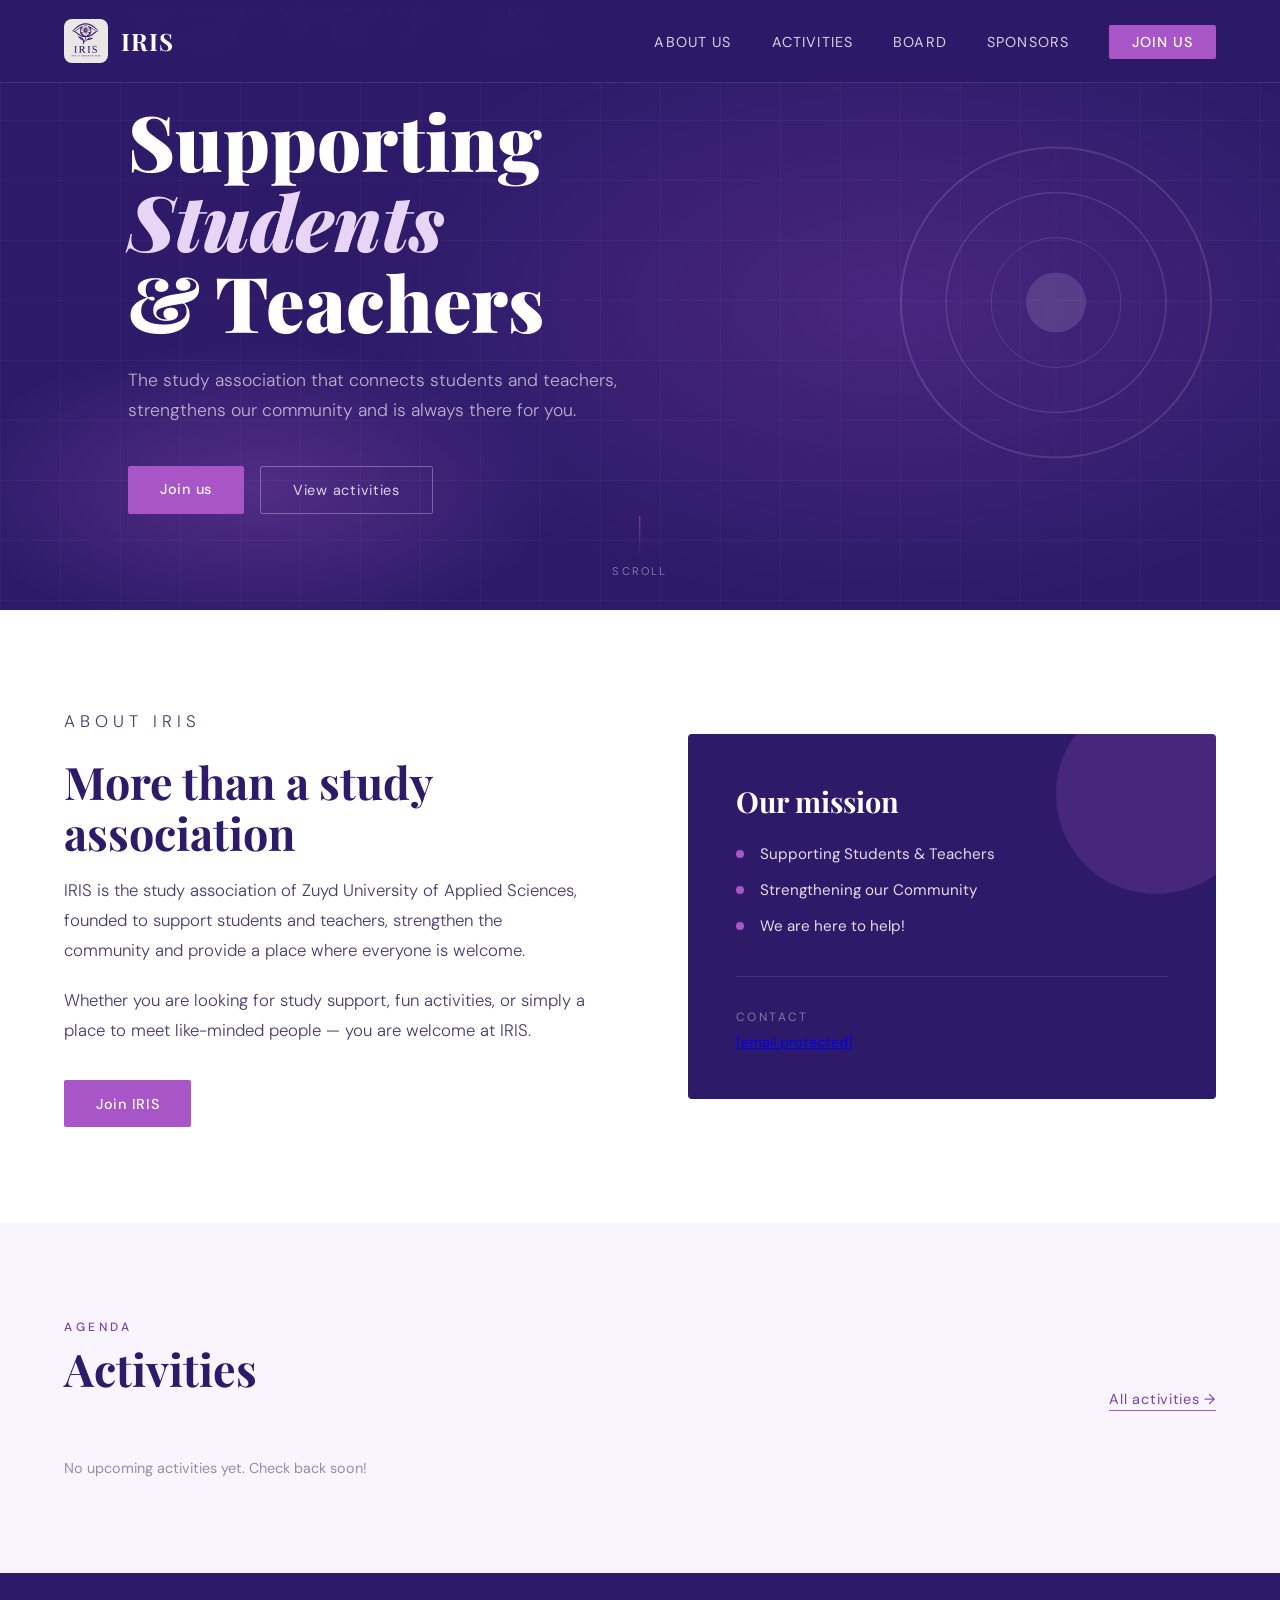
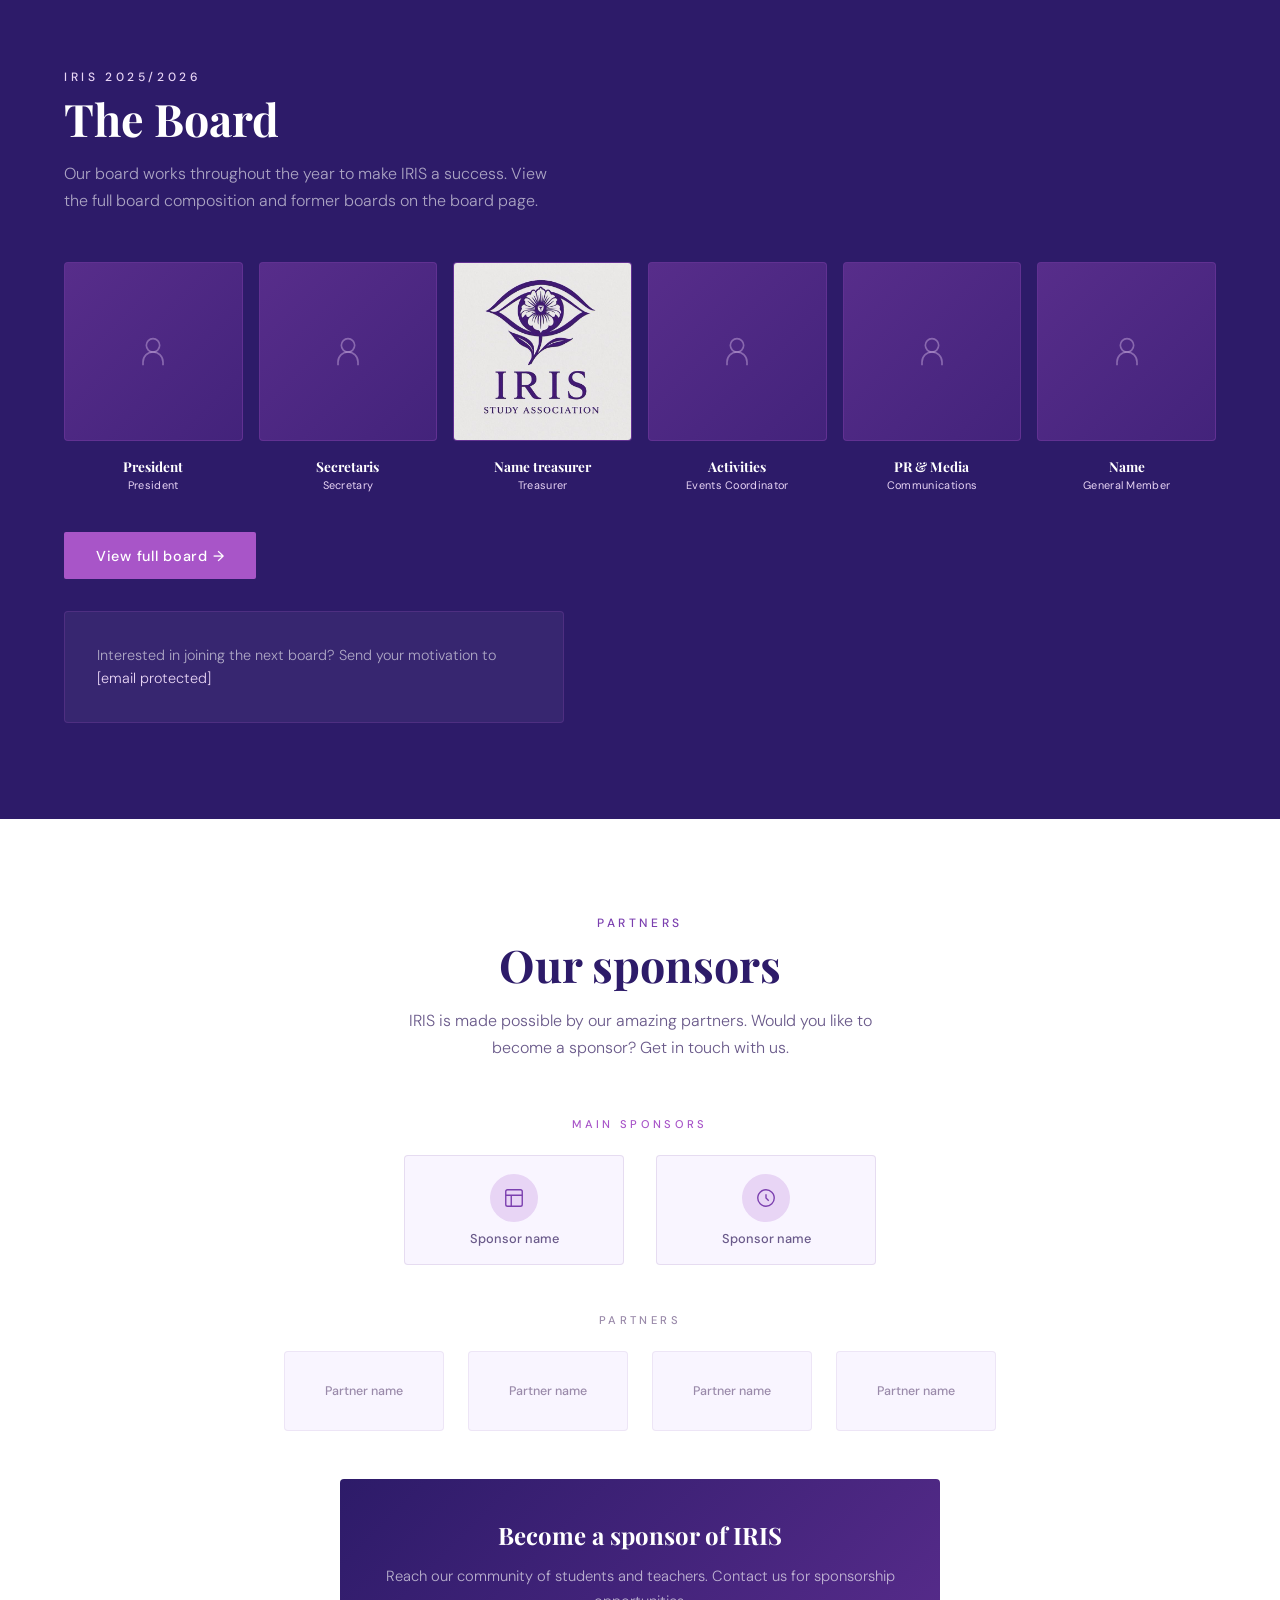
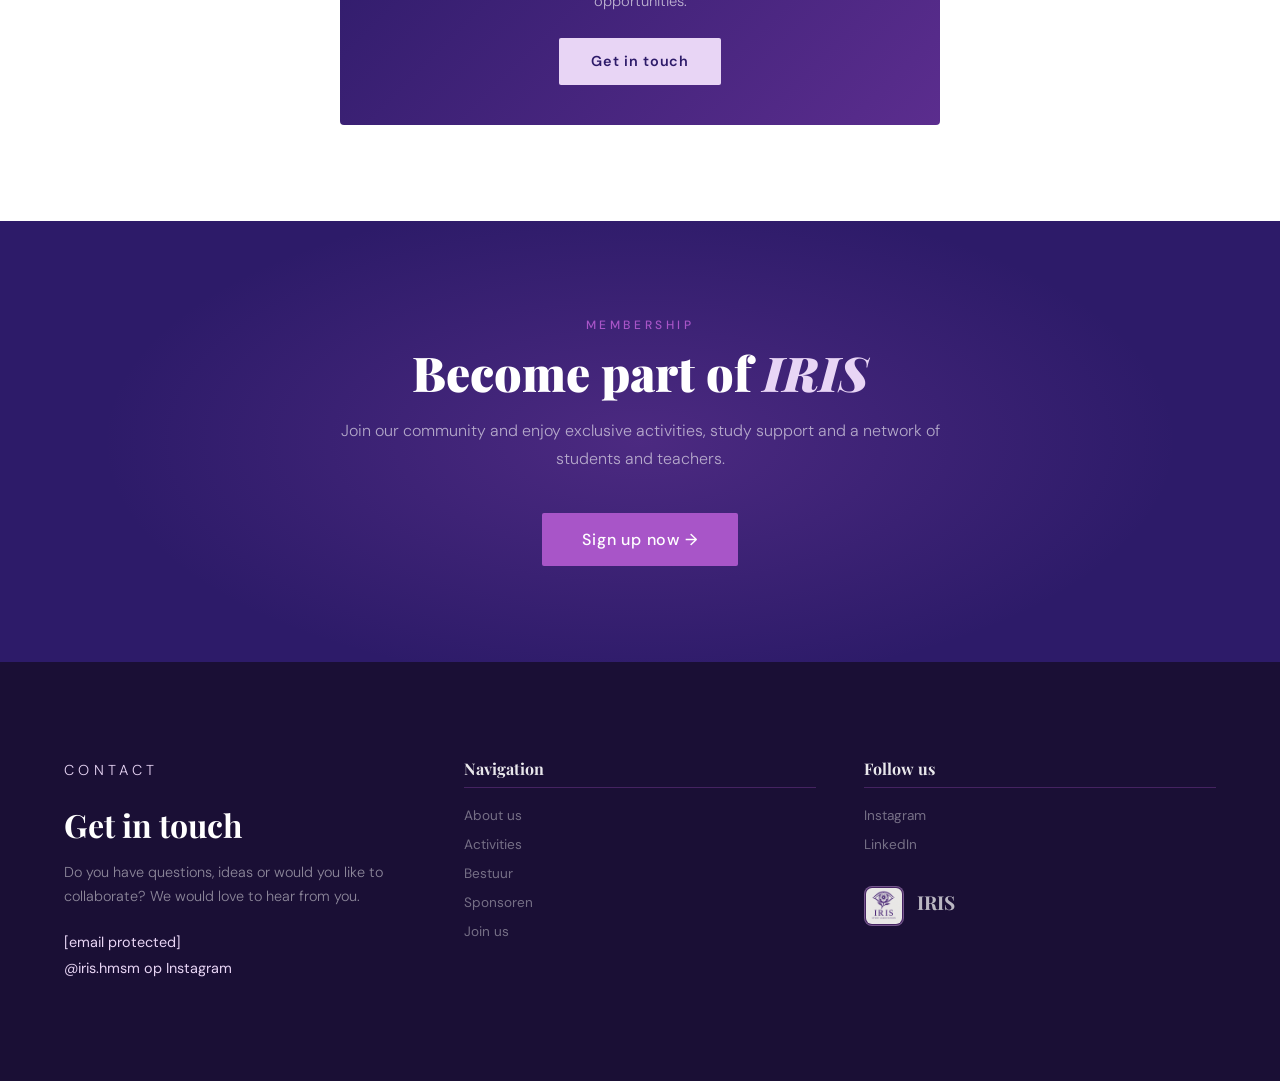
==== index.html @ d443b9ef "sponsor update" ====
﻿<!DOCTYPE html>
<html lang="nl">
<head>
<meta charset="UTF-8">
<meta name="viewport" content="width=device-width, initial-scale=1.0">
<title>IRIS Study Association</title>
<link href="https://fonts.googleapis.com/css2?family=Playfair+Display:wght@400;700;900&family=DM+Sans:wght@300;400;500&display=swap" rel="stylesheet">
<link rel="stylesheet" href="style.css">
<style>
  /* HERO */
  .hero {
    min-height: 100vh; min-height: -webkit-fill-available;
    background: var(--purple-deep);
    position: relative;
    display: flex; align-items: center;
    overflow: hidden; padding-top: 0;
  }
  .hero::before {
    content: ''; position: absolute; inset: 0;
    background:
      radial-gradient(ellipse 60% 70% at 70% 50%, rgba(91,45,142,0.6) 0%, transparent 70%),
      radial-gradient(ellipse 40% 40% at 20% 80%, rgba(168,85,200,0.3) 0%, transparent 60%);
  }
  .hero-grid {
    position: absolute; inset: 0;
    background-image:
      linear-gradient(rgba(255,255,255,0.03) 1px, transparent 1px),
      linear-gradient(90deg, rgba(255,255,255,0.03) 1px, transparent 1px);
    background-size: 60px 60px;
  }
  .hero-content {
    position: relative; z-index: 2;
    padding: 0 4rem; max-width: 700px;
    animation: fadeUp 1s ease forwards;
  }
  @keyframes fadeUp {
    from { opacity: 0; transform: translateY(30px); }
    to   { opacity: 1; transform: translateY(0); }
  }
  .hero-eyebrow {
    font-size: 0.8rem; letter-spacing: 0.3em; text-transform: uppercase;
    color: var(--purple-light); margin-bottom: 1.5rem; font-weight: 500;
  }
  .hero h1 {
    font-family: 'Playfair Display', serif;
    font-size: clamp(3rem, 6vw, 5.5rem); font-weight: 900;
    color: var(--white); line-height: 1.05; margin-bottom: 1.5rem;
  }
  .hero h1 em { font-style: italic; color: var(--purple-pale); }
  .hero p {
    font-size: 1.1rem; color: rgba(255,255,255,0.65);
    line-height: 1.7; margin-bottom: 2.5rem; max-width: 500px; font-weight: 300;
  }
  .hero-buttons { display: flex; gap: 1rem; }

  /* HERO DECORATION */
  .hero-decoration {
    position: absolute; right: 4rem; top: 50%;
    transform: translateY(-50%); z-index: 1;
    opacity: 0.12; animation: float 6s ease-in-out infinite;
  }
  @keyframes float {
    0%, 100% { transform: translateY(-50%); }
    50%       { transform: translateY(calc(-50% - 15px)); }
  }
  .scroll-indicator {
    position: absolute; bottom: 2rem; left: 50%;
    transform: translateX(-50%);
    display: flex; flex-direction: column; align-items: center; gap: 0.5rem;
    color: rgba(255,255,255,0.4); font-size: 0.7rem;
    letter-spacing: 0.2em; text-transform: uppercase;
    z-index: 2; animation: bounce 2s ease-in-out infinite;
  }
  @keyframes bounce {
    0%, 100% { transform: translateX(-50%) translateY(0); }
    50%       { transform: translateX(-50%) translateY(6px); }
  }
  .scroll-line { width: 1px; height: 40px; background: linear-gradient(to bottom, rgba(168,85,200,0.8), transparent); }

  /* ABOUT */
  .about { background: var(--white); display: grid; grid-template-columns: 1fr 1fr; gap: 6rem; align-items: center; }
  .about-text p { font-size: 1.05rem; line-height: 1.8; color: #4a3a6a; margin-bottom: 1.2rem; font-weight: 300; }
  .about-card { background: var(--purple-deep); border-radius: 4px; padding: 3rem; color: white; position: relative; overflow: hidden; }
  .about-card::before { content: ''; position: absolute; top: -40px; right: -40px; width: 200px; height: 200px; border-radius: 50%; background: rgba(168,85,200,0.2); }
  .about-card-title { font-family: 'Playfair Display', serif; font-size: 1.8rem; margin-bottom: 1.5rem; font-weight: 700; }
  .about-pillars { display: flex; flex-direction: column; gap: 1rem; }
  .pillar { display: flex; align-items: center; gap: 1rem; font-size: 0.95rem; color: rgba(255,255,255,0.85); }
  .pillar-dot { width: 8px; height: 8px; border-radius: 50%; background: var(--purple-light); flex-shrink: 0; }

  /* ACTIVITIES (homepage preview) */
  .activities { background: var(--cream); }
  .activities-header { display: flex; justify-content: space-between; align-items: flex-end; margin-bottom: 3rem; }
  .activities-grid { display: grid; grid-template-columns: repeat(3, 1fr); gap: 1.5rem; }
  .activity-card { background: white; border-radius: 4px; overflow: hidden; transition: transform 0.3s, box-shadow 0.3s; cursor: pointer; }
  .activity-card:hover { transform: translateY(-6px); box-shadow: 0 20px 40px rgba(45,27,105,0.12); }
  .activity-card:first-child { grid-column: span 2; }
  .activity-img { height: 220px; background: var(--purple-main); position: relative; overflow: hidden; display: flex; align-items: center; justify-content: center; }
  .activity-card:first-child .activity-img { height: 280px; }
  .activity-emoji { font-size: 3rem; opacity: 0.6; }
  .activity-img-overlay { position: absolute; inset: 0; background: linear-gradient(to top, rgba(45,27,105,0.8), transparent); }
  .activity-tag { position: absolute; top: 1rem; left: 1rem; background: var(--purple-light); color: white; font-size: 0.7rem; letter-spacing: 0.1em; text-transform: uppercase; padding: 0.25rem 0.7rem; border-radius: 2px; font-weight: 500; }
  .activity-body { padding: 1.5rem; }
  .activity-date { font-size: 0.75rem; color: var(--purple-light); letter-spacing: 0.1em; text-transform: uppercase; font-weight: 500; margin-bottom: 0.5rem; }
  .activity-title { font-family: 'Playfair Display', serif; font-size: 1.2rem; font-weight: 700; color: var(--purple-deep); margin-bottom: 0.5rem; }
  .activity-desc { font-size: 0.88rem; color: #6a5a8a; line-height: 1.6; }

  /* BOARD (homepage preview) */
  .board { background: var(--purple-deep); color: white; }
  .board .section-title { color: white; }
  .board .section-label { color: var(--purple-pale); }
  .board-intro { color: rgba(255,255,255,0.6); font-size: 1rem; line-height: 1.7; max-width: 500px; margin-bottom: 3rem; font-weight: 300; }
  .board-grid { display: grid; grid-template-columns: repeat(6, 1fr); gap: 1rem; min-width: 0; }
  .board-card { text-align: center; }
  .board-avatar { width: 100%; aspect-ratio: 1; border-radius: 4px; background: rgba(91,45,142,0.5); margin-bottom: 1rem; display: flex; align-items: center; justify-content: center; font-size: 2rem; border: 1px solid rgba(168,85,200,0.3); overflow: hidden; position: relative; }
  .board-avatar::after { content: ''; position: absolute; inset: 0; background: linear-gradient(135deg, rgba(168,85,200,0.2), transparent); }
  .board-name { font-family: 'Playfair Display', serif; font-size: 0.85rem; font-weight: 700; margin-bottom: 0.2rem; }
  .board-role { font-size: 0.68rem; color: var(--purple-pale); letter-spacing: 0.03em; }

  /* JOIN */
  .join { background: var(--white); display: grid; grid-template-columns: 1fr 1fr; gap: 0; padding: 0; min-height: 400px; }
  .join-left { background: var(--purple-main); padding: 5rem 4rem; display: flex; flex-direction: column; justify-content: center; position: relative; overflow: hidden; }
  .join-left::before { content: ''; position: absolute; bottom: -60px; right: -60px; width: 300px; height: 300px; border-radius: 50%; background: rgba(168,85,200,0.25); }
  .join-left .section-label { color: rgba(255,255,255,0.6); }
  .join-left .section-title { color: white; font-size: 2.5rem; }
  .join-left p { color: rgba(255,255,255,0.7); font-size: 1rem; line-height: 1.7; margin-bottom: 2rem; font-weight: 300; }
  .join-right { background: var(--cream); padding: 5rem 4rem; display: flex; flex-direction: column; justify-content: center; }
  .form-group { margin-bottom: 1.2rem; }
  .form-group label { display: block; font-size: 0.8rem; letter-spacing: 0.1em; text-transform: uppercase; color: var(--purple-deep); font-weight: 500; margin-bottom: 0.4rem; }
  .form-group input { width: 100%; padding: 0.75rem 1rem; border: 1px solid rgba(91,45,142,0.2); border-radius: 2px; background: white; font-family: 'DM Sans', sans-serif; font-size: 0.95rem; color: var(--dark); transition: border-color 0.2s; outline: none; }
  .form-group input:focus { border-color: var(--purple-light); }

  /* MOBILE (index-specific) */
  @media (max-width: 768px) {
    .hero { padding: 7rem 1.5rem 4rem; min-height: 90vh; }
    .hero h1 { font-size: 2.8rem; }
    .hero-buttons { flex-direction: column; gap: 0.8rem; }
    .hero-buttons a { text-align: center; }
    .about { grid-template-columns: 1fr; }
    .activities-grid { grid-template-columns: 1fr; }
    .board-grid { grid-template-columns: repeat(2, 1fr) !important; gap: 1rem; }
    .join { grid-template-columns: 1fr; }
    .join-left, .join-right { padding: 4rem 1.5rem; }
  }
  @media (max-width: 480px) {
    .hero h1 { font-size: 2.2rem; }
    .board-grid { grid-template-columns: repeat(2, 1fr) !important; }
  }
</style>
</head>
<body>

<!-- NAV -->
<nav>
  <a href="index.html" class="nav-logo">
    <!-- IRIS Logo SVG — werkt altijd, geen extern bestand nodig -->
    <img src="logo.jpg" alt="IRIS Logo" style="width:44px;height:44px;border-radius:8px;object-fit:cover;">
    <span class="nav-logo-text">IRIS</span>
  </a>
  <button class="nav-mobile-btn" aria-label="Menu"><span></span><span></span><span></span></button>
  <ul class="nav-links">
    <li><a href="#about">About us</a></li>
    <li><a href="activiteiten.html">Activities</a></li>
    <li><a href="bestuur.html">Board</a></li>
    <li><a href="#sponsors">Sponsors</a></li>
    <li><a href="https://forms.gle/3v6Go2TLc9qXmZ2S8" target="_blank" class="nav-cta">Join us</a></li>
  </ul>
</nav>

<!-- HERO -->
<section class="hero">
  <div class="hero-grid"></div>

  <!-- Decoratief IRIS oog-logo op de achtergrond -->
  <div class="hero-decoration">
    <svg width="320" height="320" viewBox="0 0 320 320" fill="none" xmlns="http://www.w3.org/2000/svg">
      <circle cx="160" cy="160" r="155" stroke="white" stroke-width="2"/>
      <circle cx="160" cy="160" r="110" stroke="white" stroke-width="1.5"/>
      <circle cx="160" cy="160" r="65" stroke="white" stroke-width="1"/>
      <circle cx="160" cy="160" r="30" fill="white"/>
      <line x1="160" y1="5" x2="160" y2="315" stroke="white" stroke-width="0.5" opacity="0.4"/>
      <line x1="5" y1="160" x2="315" y2="160" stroke="white" stroke-width="0.5" opacity="0.4"/>
    </svg>
  </div>

  <div class="hero-content">
    <p class="hero-eyebrow">IRIS Study Association — Zuyd University of Applied Sciences</p>
    <h1>Supporting<br><em>Students</em><br>& Teachers</h1>
    <p>The study association that connects students and teachers, strengthens our community and is always there for you.</p>
    <div class="hero-buttons">
      <a href="https://forms.gle/3v6Go2TLc9qXmZ2S8" target="_blank" class="btn-primary">Join us</a>
      <a href="#activities" class="btn-secondary">View activities</a>
    </div>
  </div>

  <div class="scroll-indicator">
    <div class="scroll-line"></div>
    Scroll
  </div>
</section>

<!-- ABOUT -->
<section class="about" id="about">
  <div class="about-text">
    <p class="section-label">About IRIS</p>
    <h2 class="section-title">More than a study association</h2>
    <p>IRIS is the study association of Zuyd University of Applied Sciences, founded to support students and teachers, strengthen the community and provide a place where everyone is welcome.</p>
    <p>Whether you are looking for study support, fun activities, or simply a place to meet like-minded people — you are welcome at IRIS.</p>
    <a href="https://forms.gle/3v6Go2TLc9qXmZ2S8" target="_blank" class="btn-primary" style="margin-top:1rem;display:inline-block;">Join IRIS</a>
  </div>
  <div class="about-visual">
    <div class="about-card">
      <div class="about-card-title">Our mission</div>
      <div class="about-pillars">
        <div class="pillar"><div class="pillar-dot"></div><span>Supporting Students & Teachers</span></div>
        <div class="pillar"><div class="pillar-dot"></div><span>Strengthening our Community</span></div>
        <div class="pillar"><div class="pillar-dot"></div><span>We are here to help!</span></div>
      </div>
      <div style="margin-top:2.5rem;padding-top:2rem;border-top:1px solid rgba(255,255,255,0.1);">
        <div style="font-size:0.75rem;letter-spacing:0.2em;text-transform:uppercase;color:rgba(255,255,255,0.4);margin-bottom:0.5rem;">Contact</div>
        <div style="color:var(--purple-pale);font-size:0.9rem;"><a href="/cdn-cgi/l/email-protection" class="__cf_email__" data-cfemail="630a110a102319161a074d0d0f">[email&#160;protected]</a></div>
      </div>
    </div>
  </div>
</section>

<!-- ACTIVITIES -->
<section class="activities" id="activities">
  <div class="activities-header">
    <div>
      <p class="section-label">Agenda</p>
      <h2 class="section-title">Activities</h2>
    </div>
    <a href="activiteiten.html" style="color:var(--purple-mid);text-decoration:none;font-size:0.9rem;letter-spacing:0.05em;border-bottom:1px solid var(--purple-light);padding-bottom:2px;">All activities →</a>
  </div>
  <div class="activities-grid" id="homeActivitiesGrid">
    <!-- Loaded dynamically from iris-activities.json -->
    <div class="activity-card" style="opacity:0.4;pointer-events:none;">
      <div class="activity-img" style="background:linear-gradient(135deg,#3D1F7A,#7B3FAF);"><span class="activity-emoji">⏳</span><div class="activity-img-overlay"></div></div>
      <div class="activity-body"><p class="activity-date">Loading...</p><h3 class="activity-title">Loading activities</h3></div>
    </div>
  </div>
</section>

<!-- BOARD -->
<section class="board" id="board">
  <p class="section-label">IRIS 2025/2026</p>
  <h2 class="section-title">The Board</h2>
  <p class="board-intro">Our board works throughout the year to make IRIS a success. View the full board composition and former boards on the board page.</p>
  <div class="board-grid">
    <div class="board-card">
      <div class="board-avatar">
        <svg width="40" height="40" viewBox="0 0 24 24" fill="none" stroke="rgba(232,213,245,0.4)" stroke-width="1"><circle cx="12" cy="8" r="4"/><path d="M6 20v-2a6 6 0 0 1 12 0v2"/></svg>
      </div>
      <div class="board-name">President</div>
      <div class="board-role">President</div>
    </div>
    <div class="board-card">
      <div class="board-avatar">
        <svg width="40" height="40" viewBox="0 0 24 24" fill="none" stroke="rgba(232,213,245,0.4)" stroke-width="1"><circle cx="12" cy="8" r="4"/><path d="M6 20v-2a6 6 0 0 1 12 0v2"/></svg>
      </div>
      <div class="board-name">Secretaris</div>
      <div class="board-role">Secretary</div>
    </div>
    <div class="board-card">
      <div class="board-avatar">
        <img src="logo.jpg" alt="Treasurer" style="width:100%;height:100%;object-fit:cover;position:relative;z-index:1;">
      </div>
      <div class="board-name">Name treasurer</div>
      <div class="board-role">Treasurer</div>
    </div>
    <div class="board-card">
      <div class="board-avatar">
        <svg width="40" height="40" viewBox="0 0 24 24" fill="none" stroke="rgba(232,213,245,0.4)" stroke-width="1"><circle cx="12" cy="8" r="4"/><path d="M6 20v-2a6 6 0 0 1 12 0v2"/></svg>
      </div>
      <div class="board-name">Activities</div>
      <div class="board-role">Events Coordinator</div>
    </div>
    <div class="board-card">
      <div class="board-avatar">
        <svg width="40" height="40" viewBox="0 0 24 24" fill="none" stroke="rgba(232,213,245,0.4)" stroke-width="1"><circle cx="12" cy="8" r="4"/><path d="M6 20v-2a6 6 0 0 1 12 0v2"/></svg>
      </div>
      <div class="board-name">PR & Media</div>
      <div class="board-role">Communications</div>
    </div>
    <div class="board-card">
      <div class="board-avatar">
        <svg width="40" height="40" viewBox="0 0 24 24" fill="none" stroke="rgba(232,213,245,0.4)" stroke-width="1"><circle cx="12" cy="8" r="4"/><path d="M6 20v-2a6 6 0 0 1 12 0v2"/></svg>
      </div>
      <div class="board-name">Name</div>
      <div class="board-role">General Member</div>
    </div>
  </div>
  <div style="margin-top:2.5rem;">
    <a href="bestuur.html" class="btn-primary" style="display:inline-block;">View full board →</a>
  </div>
  <div style="margin-top:2rem;padding:2rem;background:rgba(255,255,255,0.05);border-radius:4px;border:1px solid rgba(168,85,200,0.2);max-width:500px;">
    <p style="color:rgba(255,255,255,0.6);font-size:0.9rem;line-height:1.6;font-weight:300;">
      Interested in joining the next board? Send your motivation to <a href="/cdn-cgi/l/email-protection#5d342f342e1d27282439733331" style="color:var(--purple-pale);text-decoration:none;"><span class="__cf_email__" data-cfemail="f198839882b18b848895df9f9d">[email&#160;protected]</span></a>
    </p>
  </div>
</section>

<!-- SPONSORS -->
<section id="sponsors" style="background:var(--white);padding:6rem 4rem;">
  <div style="text-align:center;margin-bottom:3.5rem;">
    <p class="section-label" style="display:block;">Partners</p>
    <h2 class="section-title" style="color:var(--purple-deep);">Our sponsors</h2>
    <p style="color:#6a5a8a;font-size:1rem;max-width:500px;margin:0.8rem auto 0;line-height:1.7;font-weight:300;">IRIS is made possible by our amazing partners. Would you like to become a sponsor? Get in touch with us.</p>
  </div>
  <div style="margin-bottom:3rem;">
    <p style="text-align:center;font-size:0.7rem;letter-spacing:0.3em;text-transform:uppercase;color:var(--purple-light);font-weight:500;margin-bottom:1.5rem;">Main sponsors</p>
    <div style="display:flex;justify-content:center;gap:2rem;flex-wrap:wrap;">
      <div style="width:220px;height:110px;background:var(--cream);border-radius:4px;border:1px solid rgba(91,45,142,0.12);display:flex;align-items:center;justify-content:center;flex-direction:column;gap:0.5rem;" onmouseover="this.style.boxShadow='0 8px 24px rgba(45,27,105,0.1)'" onmouseout="this.style.boxShadow='none'">
        <div style="width:48px;height:48px;background:var(--purple-pale);border-radius:50%;display:flex;align-items:center;justify-content:center;">
          <svg width="22" height="22" viewBox="0 0 24 24" fill="none" stroke="var(--purple-mid)" stroke-width="1.5"><rect x="3" y="3" width="18" height="18" rx="2"/><path d="M3 9h18M9 21V9"/></svg>
        </div>
        <span style="font-size:0.8rem;color:#6a5a8a;font-weight:500;">Sponsor name</span>
      </div>
      <div style="width:220px;height:110px;background:var(--cream);border-radius:4px;border:1px solid rgba(91,45,142,0.12);display:flex;align-items:center;justify-content:center;flex-direction:column;gap:0.5rem;" onmouseover="this.style.boxShadow='0 8px 24px rgba(45,27,105,0.1)'" onmouseout="this.style.boxShadow='none'">
        <div style="width:48px;height:48px;background:var(--purple-pale);border-radius:50%;display:flex;align-items:center;justify-content:center;">
          <svg width="22" height="22" viewBox="0 0 24 24" fill="none" stroke="var(--purple-mid)" stroke-width="1.5"><circle cx="12" cy="12" r="9"/><path d="M12 8v4l3 3"/></svg>
        </div>
        <span style="font-size:0.8rem;color:#6a5a8a;font-weight:500;">Sponsor name</span>
      </div>
    </div>
  </div>
  <div style="margin-bottom:3rem;">
    <p style="text-align:center;font-size:0.7rem;letter-spacing:0.3em;text-transform:uppercase;color:#9a8aaa;font-weight:500;margin-bottom:1.5rem;">Partners</p>
    <div style="display:flex;justify-content:center;gap:1.5rem;flex-wrap:wrap;">
      <div style="width:160px;height:80px;background:var(--cream);border-radius:4px;border:1px solid rgba(91,45,142,0.08);display:flex;align-items:center;justify-content:center;"><span style="font-size:0.78rem;color:#9a8aaa;font-weight:500;">Partner name</span></div>
      <div style="width:160px;height:80px;background:var(--cream);border-radius:4px;border:1px solid rgba(91,45,142,0.08);display:flex;align-items:center;justify-content:center;"><span style="font-size:0.78rem;color:#9a8aaa;font-weight:500;">Partner name</span></div>
      <div style="width:160px;height:80px;background:var(--cream);border-radius:4px;border:1px solid rgba(91,45,142,0.08);display:flex;align-items:center;justify-content:center;"><span style="font-size:0.78rem;color:#9a8aaa;font-weight:500;">Partner name</span></div>
      <div style="width:160px;height:80px;background:var(--cream);border-radius:4px;border:1px solid rgba(91,45,142,0.08);display:flex;align-items:center;justify-content:center;"><span style="font-size:0.78rem;color:#9a8aaa;font-weight:500;">Partner name</span></div>
    </div>
  </div>
  <div style="text-align:center;margin-top:3rem;padding:2.5rem;background:linear-gradient(135deg,var(--purple-deep),var(--purple-main));border-radius:4px;max-width:600px;margin-left:auto;margin-right:auto;">
    <h3 style="font-family:'Playfair Display',serif;font-size:1.5rem;color:white;margin-bottom:0.8rem;">Become a sponsor of IRIS</h3>
    <p style="color:rgba(255,255,255,0.65);font-size:0.92rem;line-height:1.7;margin-bottom:1.5rem;font-weight:300;">Reach our community of students and teachers. Contact us for sponsorship opportunities.</p>
    <a href="/cdn-cgi/l/email-protection#7d140f140e3d07080419531311" class="btn-primary" style="background:var(--purple-pale);color:var(--purple-deep);font-weight:600;">Get in touch</a>
  </div>
</section>

<!-- JOIN -->
<div style="background:var(--purple-deep);padding:6rem 4rem;text-align:center;position:relative;overflow:hidden;">
  <div style="position:absolute;inset:0;background:radial-gradient(ellipse 60% 80% at 50% 50%,rgba(168,85,200,0.25) 0%,transparent 70%);"></div>
  <div style="position:relative;z-index:2;max-width:600px;margin:0 auto;">
    <p style="font-size:0.75rem;letter-spacing:0.3em;text-transform:uppercase;color:var(--purple-light);font-weight:500;margin-bottom:0.8rem;">Membership</p>
    <h2 style="font-family:'Playfair Display',serif;font-size:clamp(2rem,4vw,3rem);font-weight:900;color:white;line-height:1.1;margin-bottom:1.2rem;">Become part of <em style="font-style:italic;color:var(--purple-pale);">IRIS</em></h2>
    <p style="color:rgba(255,255,255,0.6);font-size:1rem;line-height:1.75;font-weight:300;margin-bottom:2.5rem;">Join our community and enjoy exclusive activities, study support and a network of students and teachers.</p>
    <a href="https://forms.gle/3v6Go2TLc9qXmZ2S8" target="_blank" class="btn-primary" style="display:inline-block;font-size:1rem;padding:1rem 2.5rem;">Sign up now →</a>
  </div>
</div>

<!-- CONTACT / FOOTER -->
<section class="contact" id="contact">
  <div class="contact-info">
    <p class="section-label">Contact</p>
    <h2 class="section-title">Get in touch</h2>
    <p>Do you have questions, ideas or would you like to collaborate? We would love to hear from you.</p>
    <a href="/cdn-cgi/l/email-protection#58312a312b18222d213c763634" class="contact-link"><span class="__cf_email__" data-cfemail="b8d1cad1cbf8c2cdc1dc96d6d4">[email&#160;protected]</span></a>
    <a href="https://instagram.com/iris.hmsm" class="contact-link" target="_blank">@iris.hmsm op Instagram</a>
  </div>
  <div>
    <p class="contact-col-title">Navigation</p>
    <ul class="footer-links">
      <li><a href="#about">About us</a></li>
      <li><a href="activiteiten.html">Activities</a></li>
      <li><a href="bestuur.html">Bestuur</a></li>
      <li><a href="#sponsors">Sponsoren</a></li>
      <li><a href="https://forms.gle/3v6Go2TLc9qXmZ2S8" target="_blank">Join us</a></li>
    </ul>
  </div>
  <div>
    <p class="contact-col-title">Follow us</p>
    <ul class="footer-links">
      <li><a href="https://instagram.com/iris.hmsm" target="_blank">Instagram</a></li>
      <li><a href="https://www.linkedin.com/company/iris-study-association/posts/?feedView=all" target="_blank">LinkedIn</a></li>
    </ul>
    <div style="margin-top:2rem;display:flex;align-items:center;gap:0.8rem;">
      <div class="nav-logo-icon">
        <img src="logo.jpg" alt="IRIS Logo" style="width:36px;height:36px;border-radius:6px;object-fit:cover;">
      </div>
      <span class="footer-logo-text">IRIS</span>
    </div>
<script>
  var mobileBtn = document.querySelector('.nav-mobile-btn');
  var navLinks = document.querySelector('.nav-links');
  if (mobileBtn && navLinks) {
    mobileBtn.addEventListener('click', function() {
      navLinks.classList.toggle('open');
      var spans = mobileBtn.querySelectorAll('span');
      mobileBtn.classList.toggle('is-active');
      if (mobileBtn.classList.contains('is-active')) {
        spans[0].style.transform = 'rotate(45deg) translate(5px, 5px)';
        spans[1].style.opacity = '0';
        spans[2].style.transform = 'rotate(-45deg) translate(5px, -5px)';
      } else {
        spans[0].style.transform = '';
        spans[1].style.opacity = '';
        spans[2].style.transform = '';
      }
    });
    navLinks.querySelectorAll('a').forEach(function(link) {
      link.addEventListener('click', function() {
        navLinks.classList.remove('open');
        mobileBtn.classList.remove('is-active');
        mobileBtn.querySelectorAll('span').forEach(function(s){ s.style.transform=''; s.style.opacity=''; });
      });
    });
  }
</script>
<script>
  // Load activities dynamically on homepage (shows first 4 upcoming, sorted by date)
  function parseHomeDate(s) {
    if (!s) return new Date(8640000000000000);
    if (/^\d{4}-\d{2}-\d{2}$/.test(s)) return new Date(s + 'T00:00:00');
    var dmy = s.match(/^(\d{1,2})[\/\-](\d{1,2})[\/\-](\d{4})$/);
    if (dmy) return new Date(+dmy[3], +dmy[2]-1, +dmy[1]);
    var p = new Date(s); return isNaN(p) ? new Date(8640000000000000) : p;
  }
  function renderHomeActivities(events) {
    var today = new Date(); today.setHours(0,0,0,0);
    var upcoming = events
      .filter(function(e){ return e.status !== 'past' && parseHomeDate(e.date) >= today; })
      .sort(function(a,b){ return parseHomeDate(a.date) - parseHomeDate(b.date); })
      .slice(0, 4);
    var grid = document.getElementById('homeActivitiesGrid');
    if (!grid) return;
    if (upcoming.length === 0) {
      grid.innerHTML = '<p style="color:#9a8aaa;font-size:0.9rem;grid-column:1/-1;">No upcoming activities yet. Check back soon!</p>';
      return;
    }
    grid.innerHTML = upcoming.map(function(ev) {
      return '<div class="activity-card">' +
        '<div class="activity-img" style="background:' + ev.color + ';">' +
          '<span class="activity-emoji">' + ev.emoji + '</span>' +
          '<div class="activity-img-overlay"></div>' +
          '<span class="activity-tag">' + ev.tag + '</span>' +
        '</div>' +
        '<div class="activity-body">' +
          '<p class="activity-date">' + ev.date + '</p>' +
          '<h3 class="activity-title">' + ev.title + '</h3>' +
          '<p class="activity-desc">' + ev.desc + '</p>' +
        '</div>' +
      '</div>';
    }).join('');
  }

  fetch('https://raw.githubusercontent.com/wesleydekok/wesleydekok.github.io/main/content/activiteiten/index.json?' + Date.now())
    .then(function(r){ return r.json(); })
    .then(function(data){
      var items = Array.isArray(data) ? data : (data.items || []);
      renderHomeActivities(items);
    })
    .catch(function(){ renderHomeActivities([]); });
</script>
</body>
</html>
---- style.css ----
/* =============================================
   IRIS STUDY ASSOCIATION — SHARED STYLESHEET
   ============================================= */

/* 1. VARIABLES & RESET */
:root {
  --purple-deep: #2D1B69;
  --purple-main: #5B2D8E;
  --purple-mid: #7B3FAF;
  --purple-light: #A855C8;
  --purple-pale: #E8D5F5;
  --cream: #F9F5FF;
  --white: #FFFFFF;
  --dark: #1A0F35;
}

* { margin: 0; padding: 0; box-sizing: border-box; }
html { scroll-behavior: smooth; -webkit-overflow-scrolling: touch; }
body {
  font-family: 'DM Sans', sans-serif;
  background: var(--cream);
  color: var(--dark);
  overflow-x: hidden;
}

/* 2. NAV */
nav {
  position: fixed;
  top: 0; left: 0; right: 0;
  z-index: 100;
  display: flex;
  align-items: center;
  justify-content: space-between;
  padding: 1.2rem 4rem;
  background: rgba(45,27,105,0.95);
  -webkit-backdrop-filter: blur(12px); backdrop-filter: blur(12px);
  border-bottom: 1px solid rgba(255,255,255,0.1);
  -webkit-transform: translateZ(0);
}

.nav-logo { display: flex; align-items: center; gap: 0.8rem; text-decoration: none; }
.nav-logo img { width: 40px; height: 40px; border-radius: 8px; object-fit: cover; }
.nav-logo-icon {
  width: 40px; height: 40px;
  background: rgba(168,85,200,0.3);
  border-radius: 8px;
  display: flex; align-items: center; justify-content: center;
  border: 1px solid rgba(232,213,245,0.3);
  flex-shrink: 0;
}
.nav-logo-text {
  font-family: 'Playfair Display', serif;
  font-size: 1.5rem; font-weight: 700;
  color: var(--white); letter-spacing: 0.05em;
}

.nav-links { display: flex; gap: 2.5rem; list-style: none; }
.nav-links a {
  color: rgba(255,255,255,0.8);
  text-decoration: none;
  font-size: 0.9rem; font-weight: 400;
  letter-spacing: 0.08em; text-transform: uppercase;
  transition: color 0.2s;
}
.nav-links a:hover, .nav-links a.active { color: var(--purple-pale); }

.nav-cta {
  background: var(--purple-light); color: white !important;
  padding: 0.5rem 1.4rem; border-radius: 2px;
  font-weight: 500 !important; transition: background 0.2s !important;
}
.nav-cta:hover { background: var(--purple-mid) !important; color: white !important; }

.nav-mobile-btn { display: none; }

/* 3. PAGE HEADER (inner pages) */
.page-header {
  min-height: 38vh; background: var(--purple-deep);
  display: flex; align-items: flex-end;
  padding: 100px 4rem 4rem;
  position: relative; overflow: hidden;
}
.page-header::before {
  content: ''; position: absolute; inset: 0;
  background:
    radial-gradient(ellipse 60% 80% at 80% 50%, rgba(91,45,142,0.5) 0%, transparent 70%),
    radial-gradient(ellipse 30% 40% at 10% 90%, rgba(168,85,200,0.25) 0%, transparent 60%);
}
.page-header-grid {
  position: absolute; inset: 0;
  background-image:
    linear-gradient(rgba(255,255,255,0.03) 1px, transparent 1px),
    linear-gradient(90deg, rgba(255,255,255,0.03) 1px, transparent 1px);
  background-size: 60px 60px;
}
.page-header-content { position: relative; z-index: 2; }
.page-header-eyebrow {
  font-size: 0.75rem; letter-spacing: 0.3em; text-transform: uppercase;
  color: var(--purple-light); margin-bottom: 0.8rem; font-weight: 500;
}
.page-header h1 {
  font-family: 'Playfair Display', serif;
  font-size: clamp(2.5rem, 5vw, 4rem); font-weight: 900;
  color: #fff; line-height: 1.05;
}
.page-header h1 em { font-style: italic; color: var(--purple-pale); }

/* 4. SECTION PATTERNS */
section { padding: 6rem 4rem; }

.section-label {
  font-size: 0.75rem; letter-spacing: 0.3em; text-transform: uppercase;
  color: var(--purple-mid); font-weight: 500; margin-bottom: 0.5rem;
}
.section-title {
  font-family: 'Playfair Display', serif;
  font-size: clamp(1.8rem, 3.5vw, 2.8rem); font-weight: 700;
  color: var(--purple-deep); line-height: 1.15; margin-bottom: 1rem;
}
.section-desc { color: #5a4a7a; font-size: 1rem; line-height: 1.7; font-weight: 300; }
.section-intro { max-width: 560px; margin-bottom: 3.5rem; }

/* 5. BUTTONS */
.btn-primary {
  background: var(--purple-light); color: white;
  padding: 0.9rem 2rem; text-decoration: none;
  font-weight: 500; font-size: 0.9rem; letter-spacing: 0.05em;
  border-radius: 2px; transition: background 0.2s, transform 0.2s;
  display: inline-block; white-space: nowrap;
}
.btn-primary:hover { background: var(--purple-mid); transform: translateY(-2px); }

.btn-secondary {
  border: 1px solid rgba(255,255,255,0.3); color: rgba(255,255,255,0.8);
  padding: 0.9rem 2rem; text-decoration: none;
  font-size: 0.9rem; letter-spacing: 0.05em;
  border-radius: 2px; transition: border-color 0.2s, color 0.2s;
  display: inline-block;
}
.btn-secondary:hover { border-color: rgba(255,255,255,0.7); color: white; }

.btn-small {
  background: var(--purple-light); color: white; padding: 0.45rem 1.1rem;
  text-decoration: none; font-size: 0.78rem; font-weight: 500;
  letter-spacing: 0.05em; border-radius: 2px; transition: background 0.2s;
  display: inline-block;
}
.btn-small:hover { background: var(--purple-mid); }
.btn-small.outline { background: none; border: 1px solid rgba(91,45,142,0.25); color: var(--purple-mid); }
.btn-small.outline:hover { background: var(--purple-pale); }

/* 6. FOOTER */
.contact, .site-footer, .footer {
  background: var(--dark); color: white;
  display: grid; grid-template-columns: 1fr 1fr 1fr;
  gap: 3rem; padding: 6rem 4rem;
}
.contact .section-title, .site-footer .section-title { color: white; font-size: 2rem; }
.contact .section-label, .site-footer .section-label { color: var(--purple-pale); }

.contact-info p {
  color: rgba(255,255,255,0.5); font-size: 0.9rem;
  line-height: 1.7; margin-bottom: 1.5rem; font-weight: 300;
}
.contact-link, .footer-contact-link {
  color: var(--purple-pale); text-decoration: none;
  font-size: 0.9rem; display: block; margin-bottom: 0.5rem; transition: color 0.2s;
}
.contact-link:hover, .footer-contact-link:hover { color: white; }

.contact-col-title, .footer-col-title {
  font-family: 'Playfair Display', serif; font-size: 1rem; font-weight: 700;
  color: rgba(255,255,255,0.9); margin-bottom: 1rem; padding-bottom: 0.5rem;
  border-bottom: 1px solid rgba(168,85,200,0.3);
}
.footer-logo-text {
  font-family: 'Playfair Display', serif;
  color: rgba(255,255,255,0.7); font-size: 1.2rem; font-weight: 700; margin-bottom: 0.5rem;
}
.footer p { color: rgba(255,255,255,0.25); font-size: 0.8rem; line-height: 1.6; }

.footer-links { list-style: none; }
.footer-links li { margin-bottom: 0.5rem; }
.footer-links a { color: rgba(255,255,255,0.4); text-decoration: none; font-size: 0.85rem; transition: color 0.2s; }
.footer-links a:hover { color: rgba(255,255,255,0.8); }

.footer-bottom {
  background: var(--dark); padding: 1.5rem 4rem;
  border-top: 1px solid rgba(255,255,255,0.05);
  display: flex; justify-content: space-between; align-items: center;
}
.footer-bottom p { color: rgba(255,255,255,0.25); font-size: 0.8rem; }

/* 7. MOBILE */
@media (max-width: 768px) {
  nav { padding: 1rem 1.5rem; }
  .nav-links { display: none; }
  .nav-mobile-btn {
    display: flex; flex-direction: column; gap: 5px;
    background: none; border: none; cursor: pointer; padding: 4px; z-index: 101;
  }
  .nav-mobile-btn span {
    display: block; width: 24px; height: 2px;
    background: white; border-radius: 2px; transition: 0.3s;
  }
  .nav-links.open {
    display: flex !important; flex-direction: column;
    position: fixed; top: 68px; left: 0; right: 0;
    background: rgba(45,27,105,0.98);
    padding: 1.5rem 2rem; gap: 1.2rem;
    border-bottom: 1px solid rgba(255,255,255,0.1);
    z-index: 99;
  }
  .nav-links.open li a { font-size: 1rem; }

  .page-header { padding: 100px 1.5rem 3rem; }
  .page-header h1 { font-size: 2.5rem; }
  section { padding: 4rem 1.5rem; }

  .contact, .site-footer, .footer {
    grid-template-columns: 1fr !important;
    padding: 4rem 1.5rem !important;
    gap: 2rem !important;
  }
  .footer-bottom {
    flex-direction: column; gap: 0.5rem;
    text-align: center; padding: 1.5rem;
  }
}

/* 8. SAFARI FIXES */
@supports not (backdrop-filter: blur(12px)) {
  nav { background: rgba(45,27,105,0.98) !important; }
}
input, select, textarea { -webkit-appearance: none; border-radius: 4px; }
button { -webkit-appearance: none; }
.board-avatar img { width: 100%; height: 100%; object-fit: cover; }
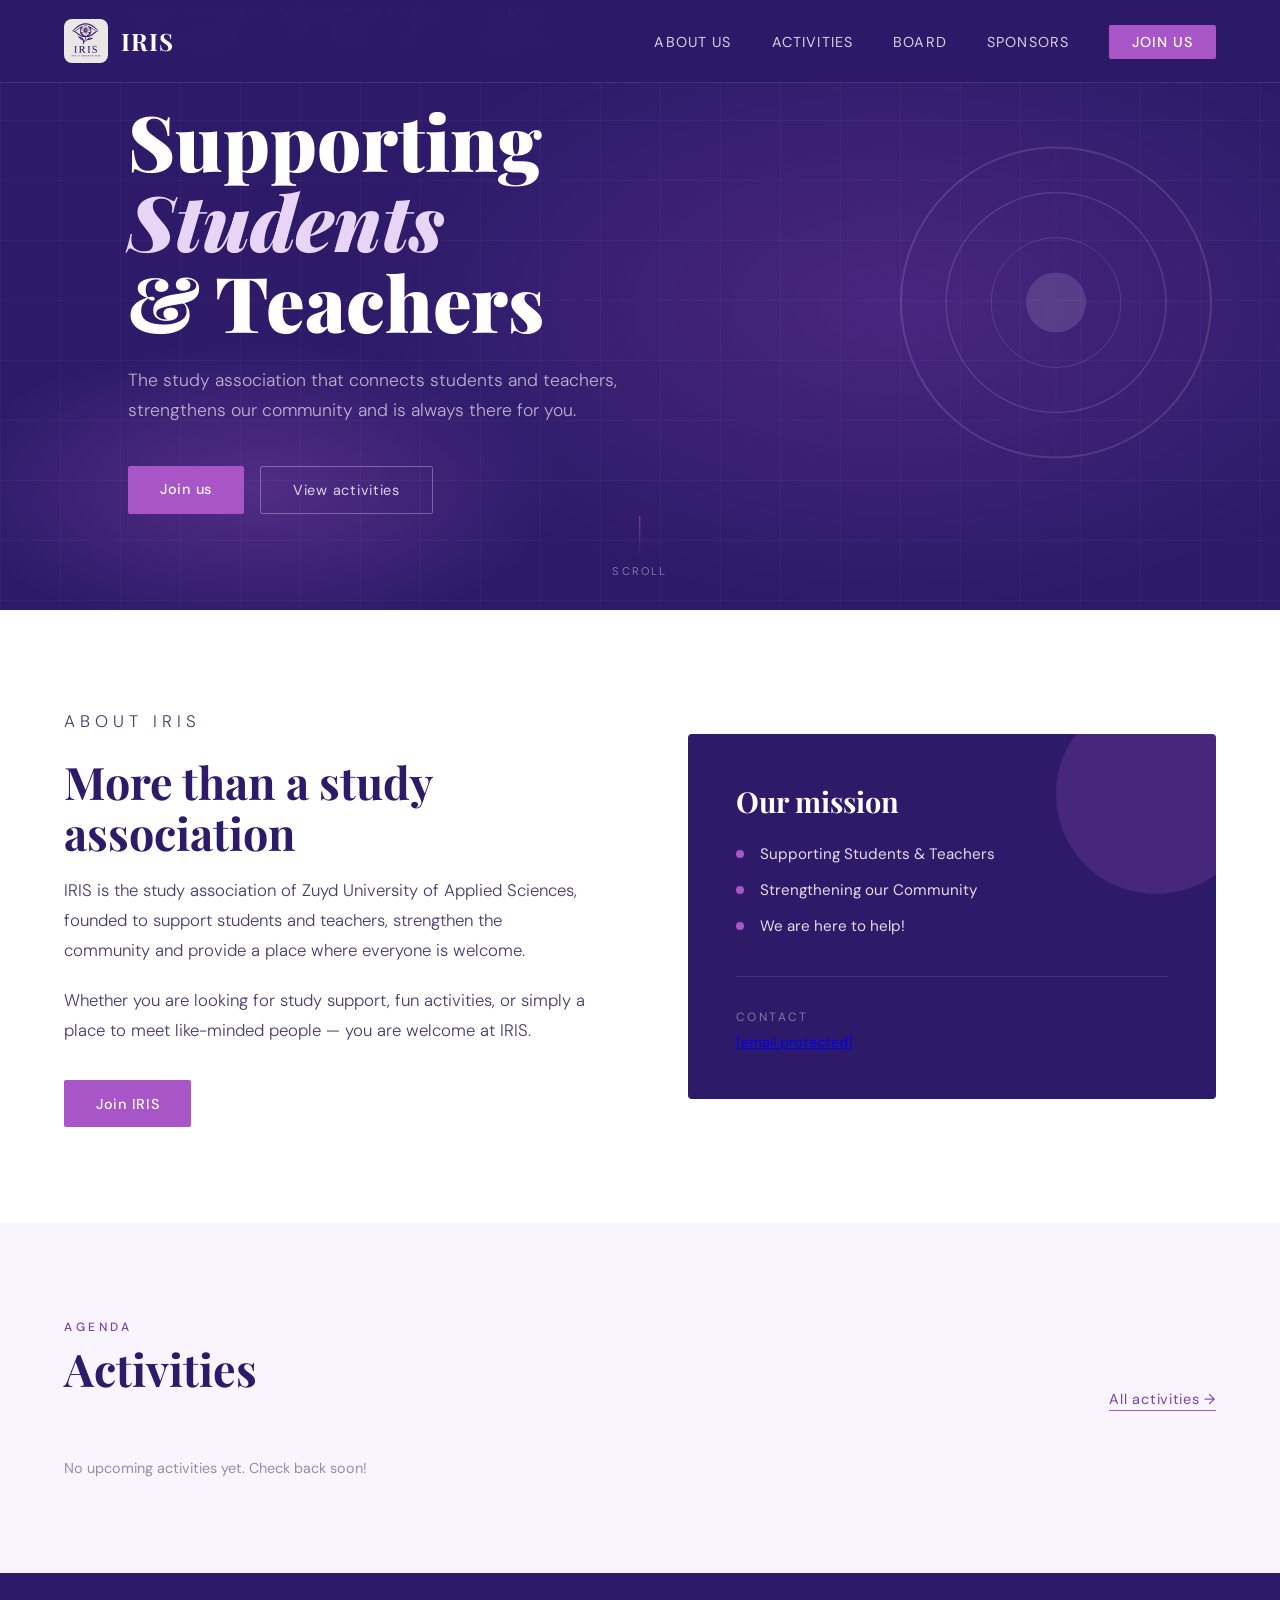
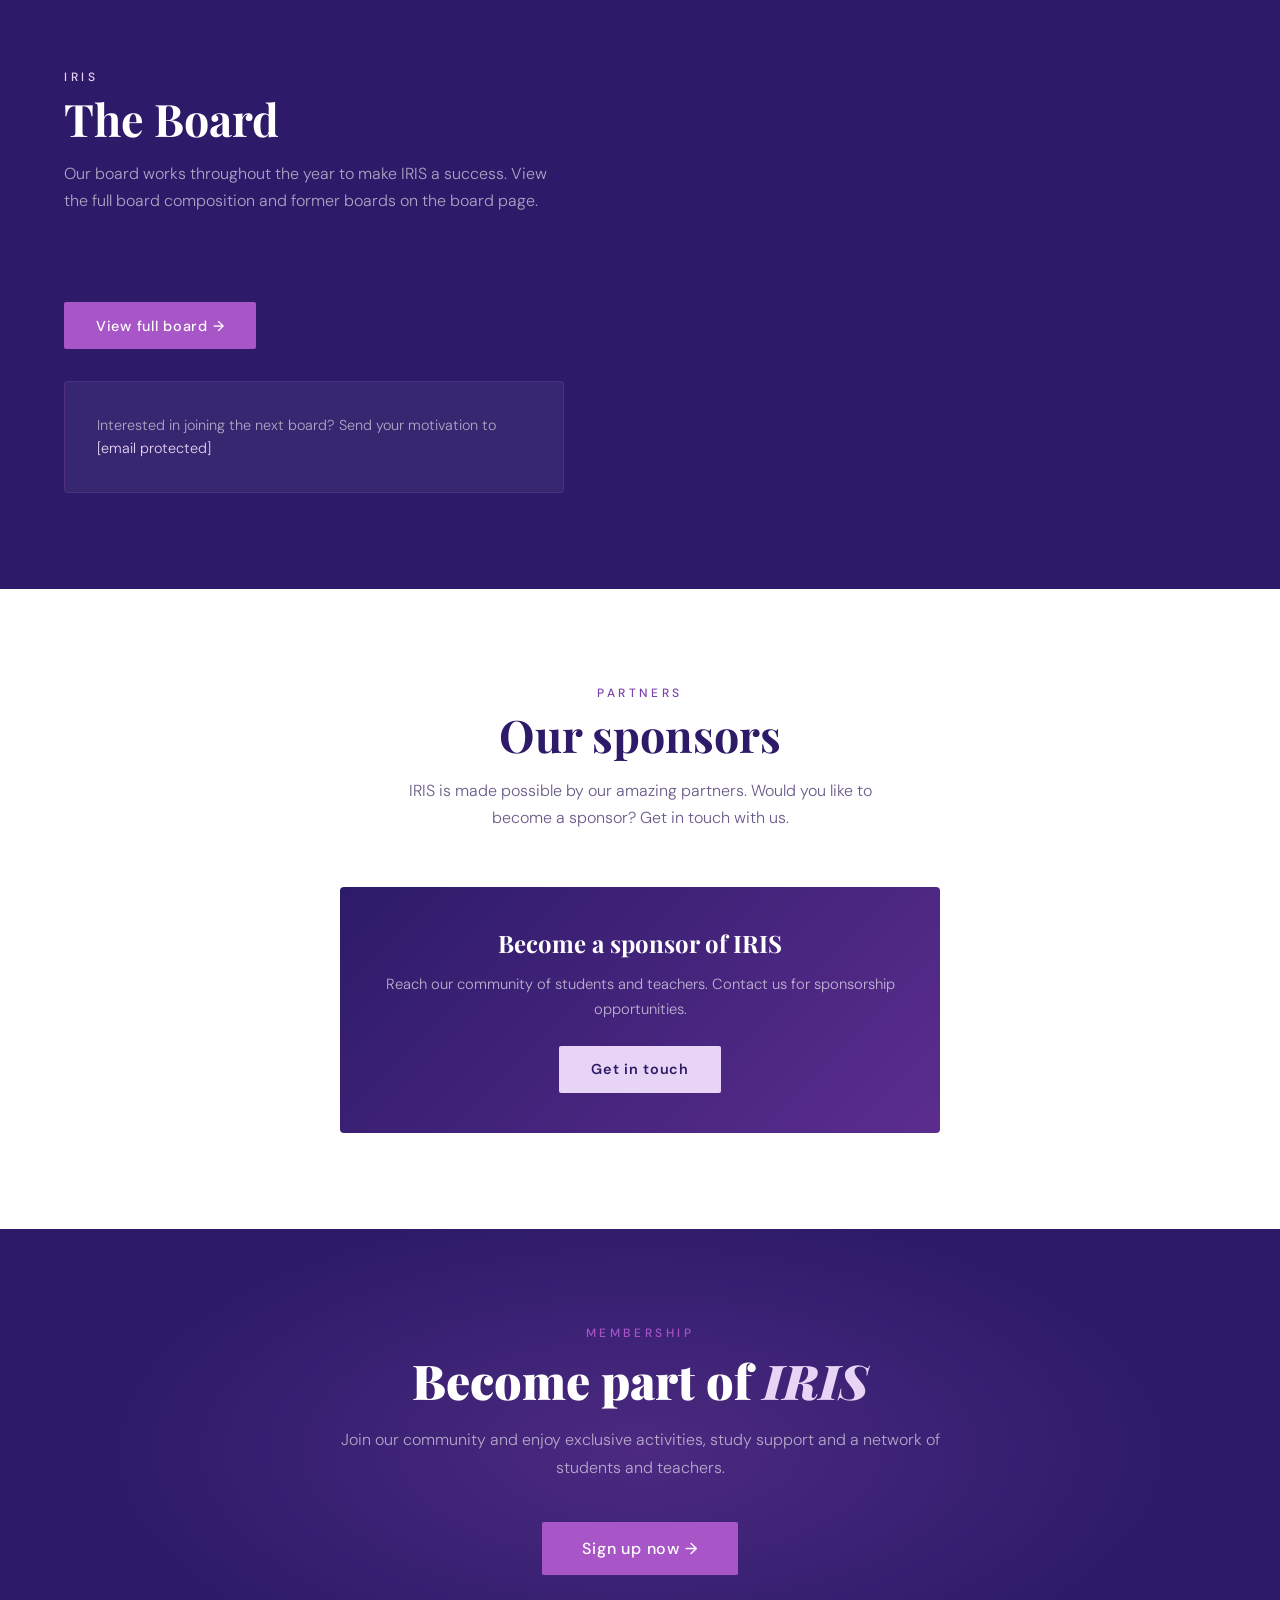
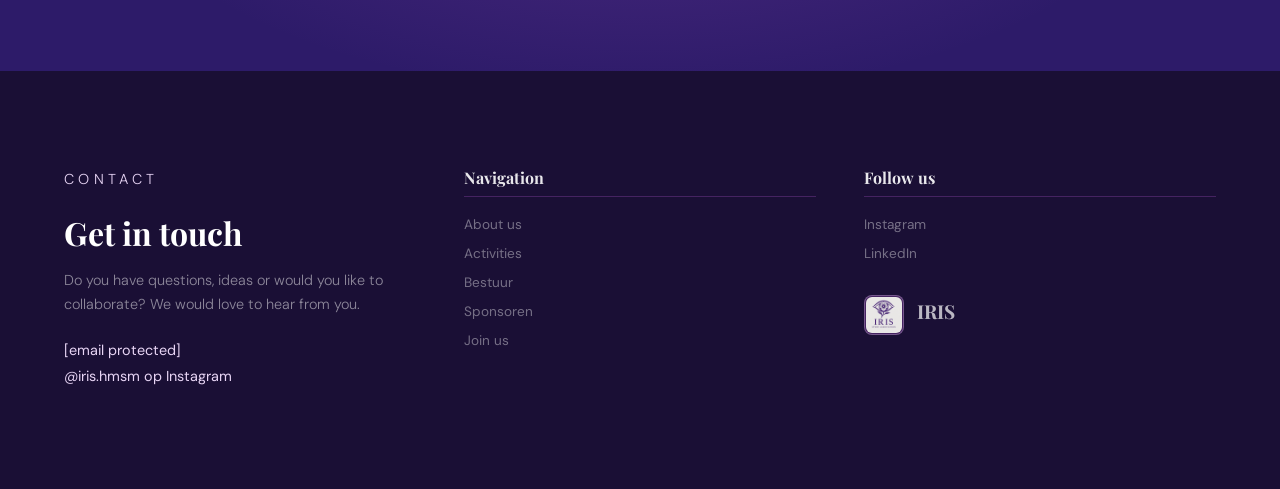
==== commit 13a25147: "update 300 ofzo" ====
--- a/index.html
+++ b/index.html
@@ -243,53 +243,10 @@
 
 <!-- BOARD -->
 <section class="board" id="board">
-  <p class="section-label">IRIS 2025/2026</p>
+  <p class="section-label" id="boardYearLabel">IRIS</p>
   <h2 class="section-title">The Board</h2>
   <p class="board-intro">Our board works throughout the year to make IRIS a success. View the full board composition and former boards on the board page.</p>
-  <div class="board-grid">
-    <div class="board-card">
-      <div class="board-avatar">
-        <svg width="40" height="40" viewBox="0 0 24 24" fill="none" stroke="rgba(232,213,245,0.4)" stroke-width="1"><circle cx="12" cy="8" r="4"/><path d="M6 20v-2a6 6 0 0 1 12 0v2"/></svg>
-      </div>
-      <div class="board-name">President</div>
-      <div class="board-role">President</div>
-    </div>
-    <div class="board-card">
-      <div class="board-avatar">
-        <svg width="40" height="40" viewBox="0 0 24 24" fill="none" stroke="rgba(232,213,245,0.4)" stroke-width="1"><circle cx="12" cy="8" r="4"/><path d="M6 20v-2a6 6 0 0 1 12 0v2"/></svg>
-      </div>
-      <div class="board-name">Secretaris</div>
-      <div class="board-role">Secretary</div>
-    </div>
-    <div class="board-card">
-      <div class="board-avatar">
-        <img src="logo.jpg" alt="Treasurer" style="width:100%;height:100%;object-fit:cover;position:relative;z-index:1;">
-      </div>
-      <div class="board-name">Name treasurer</div>
-      <div class="board-role">Treasurer</div>
-    </div>
-    <div class="board-card">
-      <div class="board-avatar">
-        <svg width="40" height="40" viewBox="0 0 24 24" fill="none" stroke="rgba(232,213,245,0.4)" stroke-width="1"><circle cx="12" cy="8" r="4"/><path d="M6 20v-2a6 6 0 0 1 12 0v2"/></svg>
-      </div>
-      <div class="board-name">Activities</div>
-      <div class="board-role">Events Coordinator</div>
-    </div>
-    <div class="board-card">
-      <div class="board-avatar">
-        <svg width="40" height="40" viewBox="0 0 24 24" fill="none" stroke="rgba(232,213,245,0.4)" stroke-width="1"><circle cx="12" cy="8" r="4"/><path d="M6 20v-2a6 6 0 0 1 12 0v2"/></svg>
-      </div>
-      <div class="board-name">PR & Media</div>
-      <div class="board-role">Communications</div>
-    </div>
-    <div class="board-card">
-      <div class="board-avatar">
-        <svg width="40" height="40" viewBox="0 0 24 24" fill="none" stroke="rgba(232,213,245,0.4)" stroke-width="1"><circle cx="12" cy="8" r="4"/><path d="M6 20v-2a6 6 0 0 1 12 0v2"/></svg>
-      </div>
-      <div class="board-name">Name</div>
-      <div class="board-role">General Member</div>
-    </div>
-  </div>
+  <div class="board-grid" id="homeBoardGrid"></div>
   <div style="margin-top:2.5rem;">
     <a href="bestuur.html" class="btn-primary" style="display:inline-block;">View full board →</a>
   </div>
@@ -307,31 +264,13 @@
     <h2 class="section-title" style="color:var(--purple-deep);">Our sponsors</h2>
     <p style="color:#6a5a8a;font-size:1rem;max-width:500px;margin:0.8rem auto 0;line-height:1.7;font-weight:300;">IRIS is made possible by our amazing partners. Would you like to become a sponsor? Get in touch with us.</p>
   </div>
-  <div style="margin-bottom:3rem;">
+  <div id="mainSponsorsSection" style="margin-bottom:3rem;display:none;">
     <p style="text-align:center;font-size:0.7rem;letter-spacing:0.3em;text-transform:uppercase;color:var(--purple-light);font-weight:500;margin-bottom:1.5rem;">Main sponsors</p>
-    <div style="display:flex;justify-content:center;gap:2rem;flex-wrap:wrap;">
-      <div style="width:220px;height:110px;background:var(--cream);border-radius:4px;border:1px solid rgba(91,45,142,0.12);display:flex;align-items:center;justify-content:center;flex-direction:column;gap:0.5rem;" onmouseover="this.style.boxShadow='0 8px 24px rgba(45,27,105,0.1)'" onmouseout="this.style.boxShadow='none'">
-        <div style="width:48px;height:48px;background:var(--purple-pale);border-radius:50%;display:flex;align-items:center;justify-content:center;">
-          <svg width="22" height="22" viewBox="0 0 24 24" fill="none" stroke="var(--purple-mid)" stroke-width="1.5"><rect x="3" y="3" width="18" height="18" rx="2"/><path d="M3 9h18M9 21V9"/></svg>
-        </div>
-        <span style="font-size:0.8rem;color:#6a5a8a;font-weight:500;">Sponsor name</span>
-      </div>
-      <div style="width:220px;height:110px;background:var(--cream);border-radius:4px;border:1px solid rgba(91,45,142,0.12);display:flex;align-items:center;justify-content:center;flex-direction:column;gap:0.5rem;" onmouseover="this.style.boxShadow='0 8px 24px rgba(45,27,105,0.1)'" onmouseout="this.style.boxShadow='none'">
-        <div style="width:48px;height:48px;background:var(--purple-pale);border-radius:50%;display:flex;align-items:center;justify-content:center;">
-          <svg width="22" height="22" viewBox="0 0 24 24" fill="none" stroke="var(--purple-mid)" stroke-width="1.5"><circle cx="12" cy="12" r="9"/><path d="M12 8v4l3 3"/></svg>
-        </div>
-        <span style="font-size:0.8rem;color:#6a5a8a;font-weight:500;">Sponsor name</span>
-      </div>
-    </div>
-  </div>
-  <div style="margin-bottom:3rem;">
+    <div id="mainSponsorsGrid" style="display:flex;justify-content:center;gap:2rem;flex-wrap:wrap;"></div>
+  </div>
+  <div id="partnerSponsorsSection" style="margin-bottom:3rem;display:none;">
     <p style="text-align:center;font-size:0.7rem;letter-spacing:0.3em;text-transform:uppercase;color:#9a8aaa;font-weight:500;margin-bottom:1.5rem;">Partners</p>
-    <div style="display:flex;justify-content:center;gap:1.5rem;flex-wrap:wrap;">
-      <div style="width:160px;height:80px;background:var(--cream);border-radius:4px;border:1px solid rgba(91,45,142,0.08);display:flex;align-items:center;justify-content:center;"><span style="font-size:0.78rem;color:#9a8aaa;font-weight:500;">Partner name</span></div>
-      <div style="width:160px;height:80px;background:var(--cream);border-radius:4px;border:1px solid rgba(91,45,142,0.08);display:flex;align-items:center;justify-content:center;"><span style="font-size:0.78rem;color:#9a8aaa;font-weight:500;">Partner name</span></div>
-      <div style="width:160px;height:80px;background:var(--cream);border-radius:4px;border:1px solid rgba(91,45,142,0.08);display:flex;align-items:center;justify-content:center;"><span style="font-size:0.78rem;color:#9a8aaa;font-weight:500;">Partner name</span></div>
-      <div style="width:160px;height:80px;background:var(--cream);border-radius:4px;border:1px solid rgba(91,45,142,0.08);display:flex;align-items:center;justify-content:center;"><span style="font-size:0.78rem;color:#9a8aaa;font-weight:500;">Partner name</span></div>
-    </div>
+    <div id="partnerSponsorsGrid" style="display:flex;justify-content:center;gap:1.5rem;flex-wrap:wrap;"></div>
   </div>
   <div style="text-align:center;margin-top:3rem;padding:2.5rem;background:linear-gradient(135deg,var(--purple-deep),var(--purple-main));border-radius:4px;max-width:600px;margin-left:auto;margin-right:auto;">
     <h3 style="font-family:'Playfair Display',serif;font-size:1.5rem;color:white;margin-bottom:0.8rem;">Become a sponsor of IRIS</h3>
@@ -453,6 +392,54 @@
       renderHomeActivities(items);
     })
     .catch(function(){ renderHomeActivities([]); });
+
+  function makeSponsorCard(s, large) {
+    var inner = s.logo
+      ? '<img src="'+s.logo+'" alt="'+s.name+'" style="max-width:'+(large?'160px':'110px')+';max-height:'+(large?'70px':'50px')+';object-fit:contain;">'
+      : '<span style="font-size:'+(large?'0.85':'0.78')+'rem;color:#6a5a8a;font-weight:500;text-align:center;padding:0 0.5rem;">'+s.name+'</span>';
+    var card = '<div style="width:'+(large?'220':'160')+'px;height:'+(large?'110':'80')+'px;background:var(--cream);border-radius:4px;border:1px solid rgba(91,45,142,'+(large?'0.12':'0.08')+');display:flex;align-items:center;justify-content:center;transition:box-shadow 0.2s;" onmouseover="this.style.boxShadow=\'0 8px 24px rgba(45,27,105,0.1)\'" onmouseout="this.style.boxShadow=\'none\'">'+inner+'</div>';
+    return s.url ? '<a href="'+s.url+'" target="_blank" style="text-decoration:none;">'+card+'</a>' : card;
+  }
+
+  var PERSON_SVG = '<svg width="40" height="40" viewBox="0 0 24 24" fill="none" stroke="rgba(232,213,245,0.4)" stroke-width="1"><circle cx="12" cy="8" r="4"/><path d="M6 20v-2a6 6 0 0 1 12 0v2"/></svg>';
+
+  fetch('https://raw.githubusercontent.com/wesleydekok/wesleydekok.github.io/main/content/bestuur/index.json?' + Date.now())
+    .then(function(r){ return r.json(); })
+    .then(function(data){
+      var items = Array.isArray(data) ? data : (data.items || []);
+      if (!items.length) return;
+      var years = items.map(function(m){ return m.year || ''; }).filter(Boolean);
+      var latestYear = years.sort().reverse()[0] || '';
+      var current = latestYear ? items.filter(function(m){ return m.year === latestYear; }) : items;
+      if (latestYear) document.getElementById('boardYearLabel').textContent = 'IRIS ' + latestYear;
+      var grid = document.getElementById('homeBoardGrid');
+      grid.style.gridTemplateColumns = 'repeat(' + Math.min(current.length, 6) + ', 1fr)';
+      grid.innerHTML = current.map(function(m) {
+        var avatar = m.photo
+          ? '<img src="'+m.photo+'" alt="'+m.name+'" style="width:100%;height:100%;object-fit:cover;position:relative;z-index:1;">'
+          : PERSON_SVG;
+        var card = '<div class="board-card"><div class="board-avatar">'+avatar+'</div><div class="board-name">'+m.name+'</div><div class="board-role">'+m.role+'</div></div>';
+        return m.linkedin ? '<a href="'+m.linkedin+'" target="_blank" style="text-decoration:none;color:inherit;">'+card+'</a>' : card;
+      }).join('');
+    })
+    .catch(function(){});
+
+  fetch('https://raw.githubusercontent.com/wesleydekok/wesleydekok.github.io/main/content/sponsors/index.json?' + Date.now())
+    .then(function(r){ return r.json(); })
+    .then(function(data){
+      var items = Array.isArray(data) ? data : (data.items || []);
+      var main    = items.filter(function(s){ return s.type === 'main'; });
+      var partner = items.filter(function(s){ return s.type !== 'main'; });
+      if (main.length) {
+        document.getElementById('mainSponsorsGrid').innerHTML = main.map(function(s){ return makeSponsorCard(s, true); }).join('');
+        document.getElementById('mainSponsorsSection').style.display = 'block';
+      }
+      if (partner.length) {
+        document.getElementById('partnerSponsorsGrid').innerHTML = partner.map(function(s){ return makeSponsorCard(s, false); }).join('');
+        document.getElementById('partnerSponsorsSection').style.display = 'block';
+      }
+    })
+    .catch(function(){});
 </script>
 </body>
 </html>
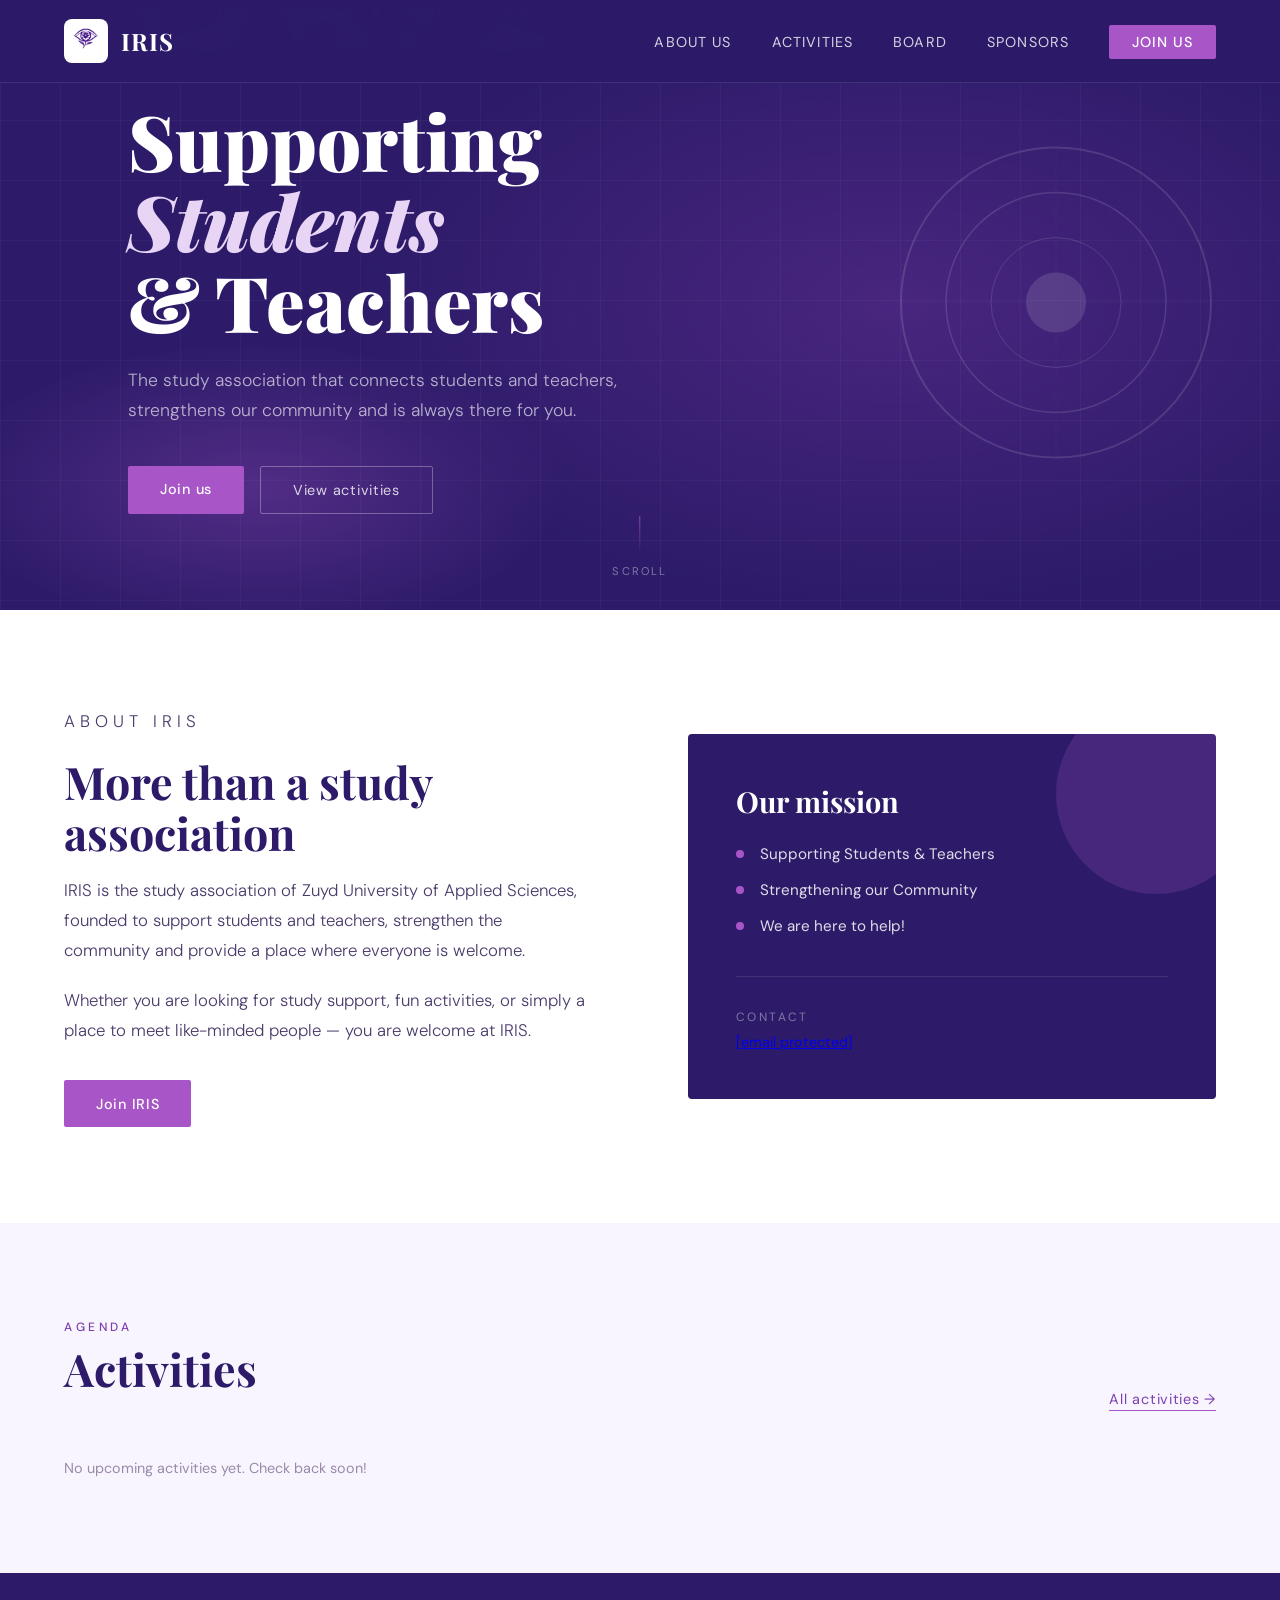
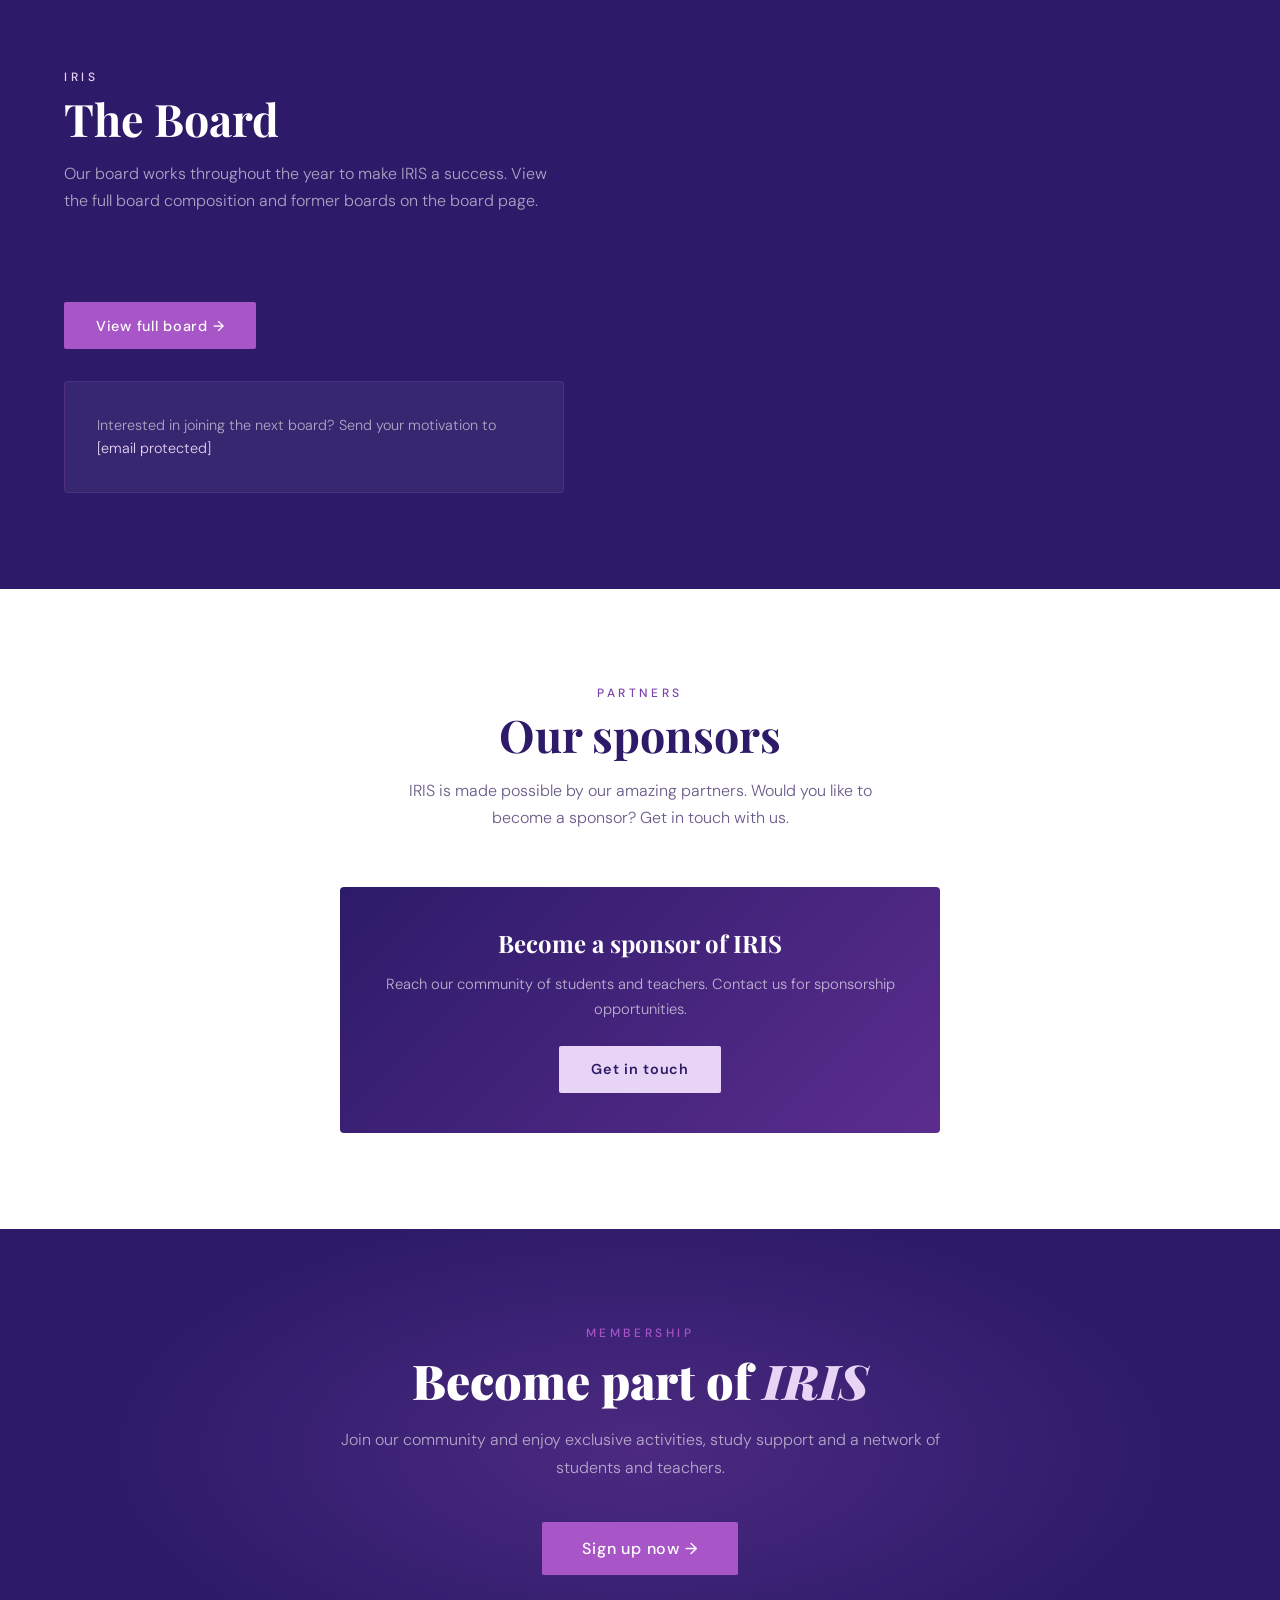
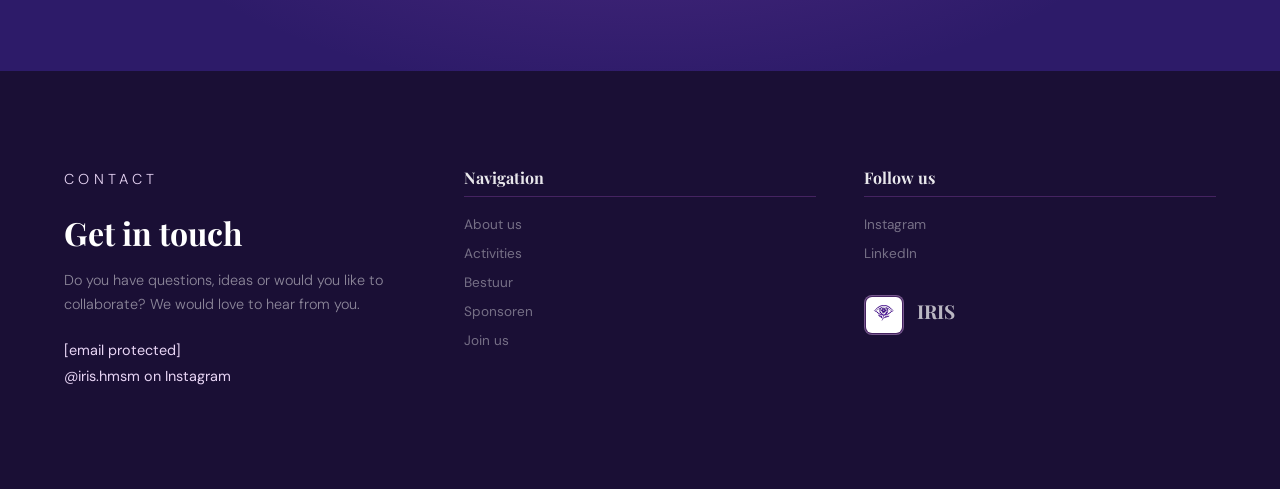
==== commit 9b460ac4: "tekst veranderd" ====
--- a/index.html
+++ b/index.html
@@ -297,7 +297,7 @@
     <h2 class="section-title">Get in touch</h2>
     <p>Do you have questions, ideas or would you like to collaborate? We would love to hear from you.</p>
     <a href="/cdn-cgi/l/email-protection#58312a312b18222d213c763634" class="contact-link"><span class="__cf_email__" data-cfemail="b8d1cad1cbf8c2cdc1dc96d6d4">[email&#160;protected]</span></a>
-    <a href="https://instagram.com/iris.hmsm" class="contact-link" target="_blank">@iris.hmsm op Instagram</a>
+    <a href="https://instagram.com/iris.hmsm" class="contact-link" target="_blank">@iris.hmsm on Instagram</a>
   </div>
   <div>
     <p class="contact-col-title">Navigation</p>
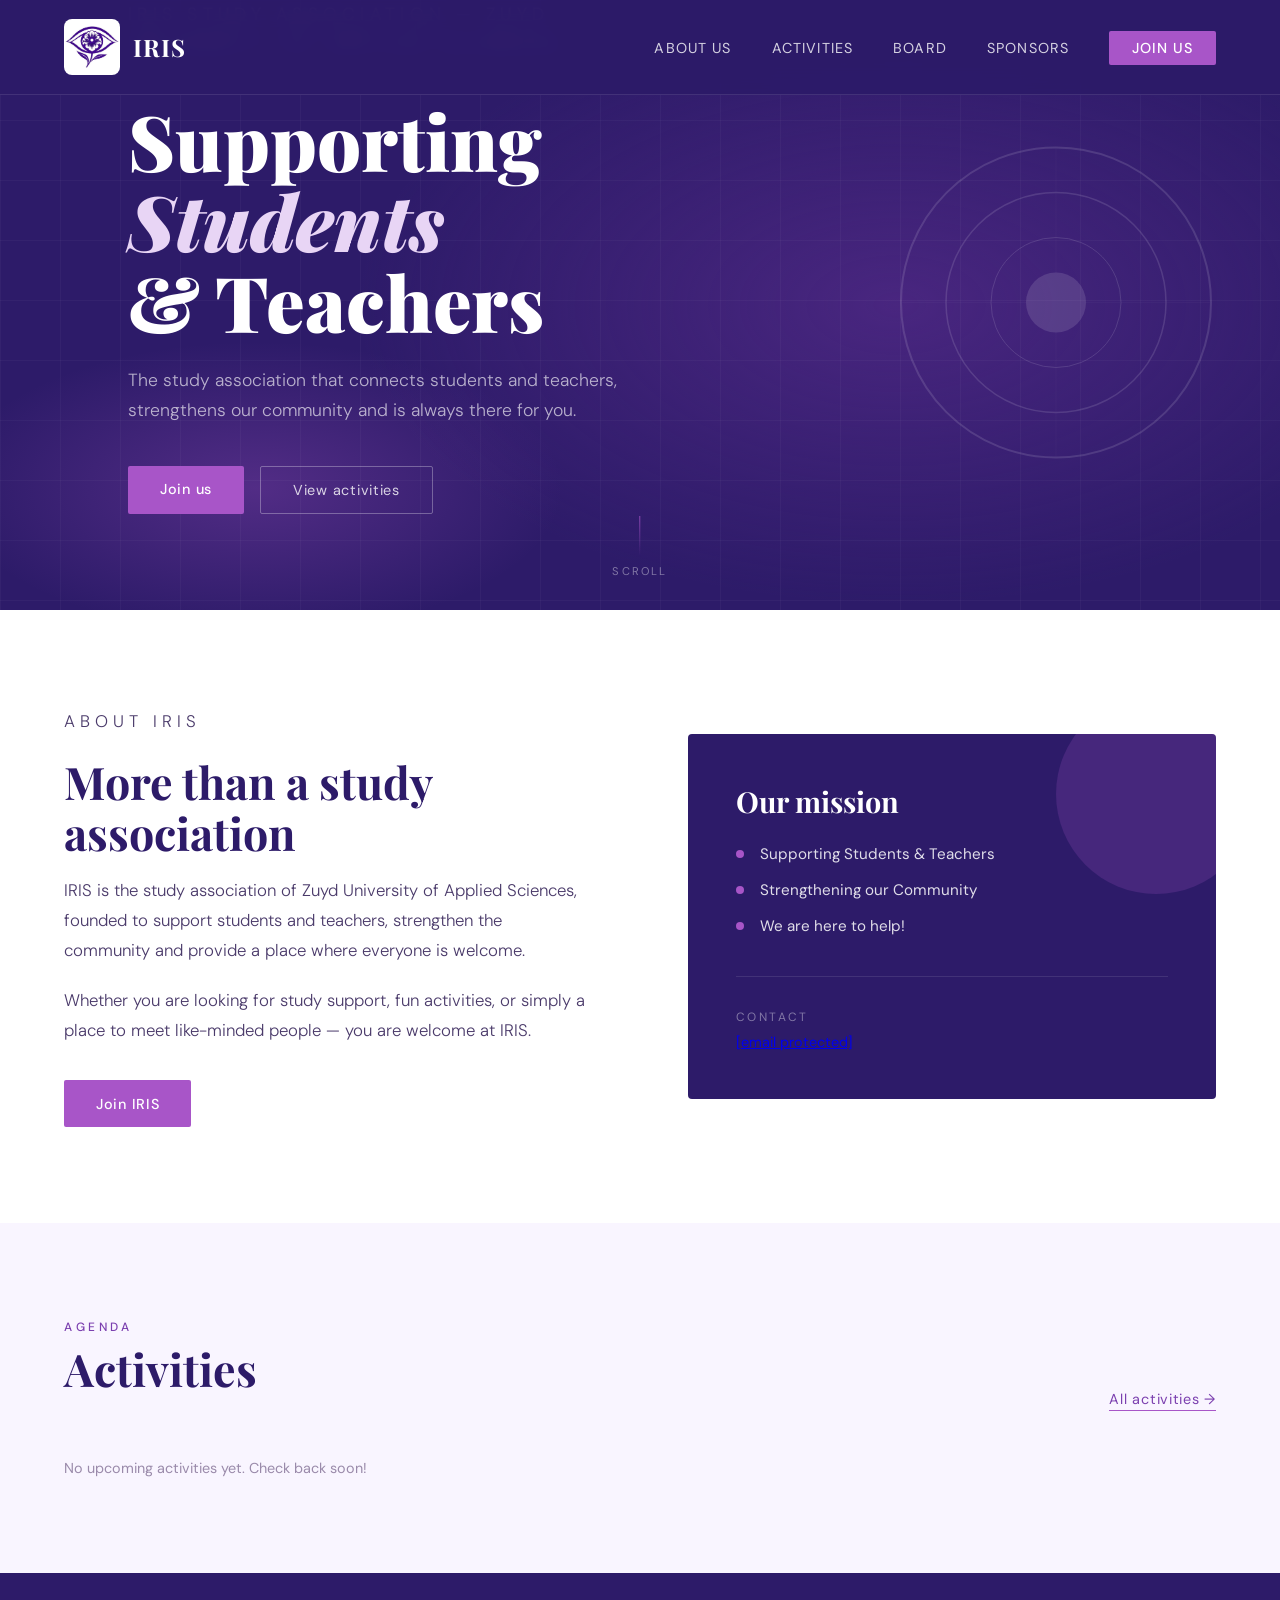
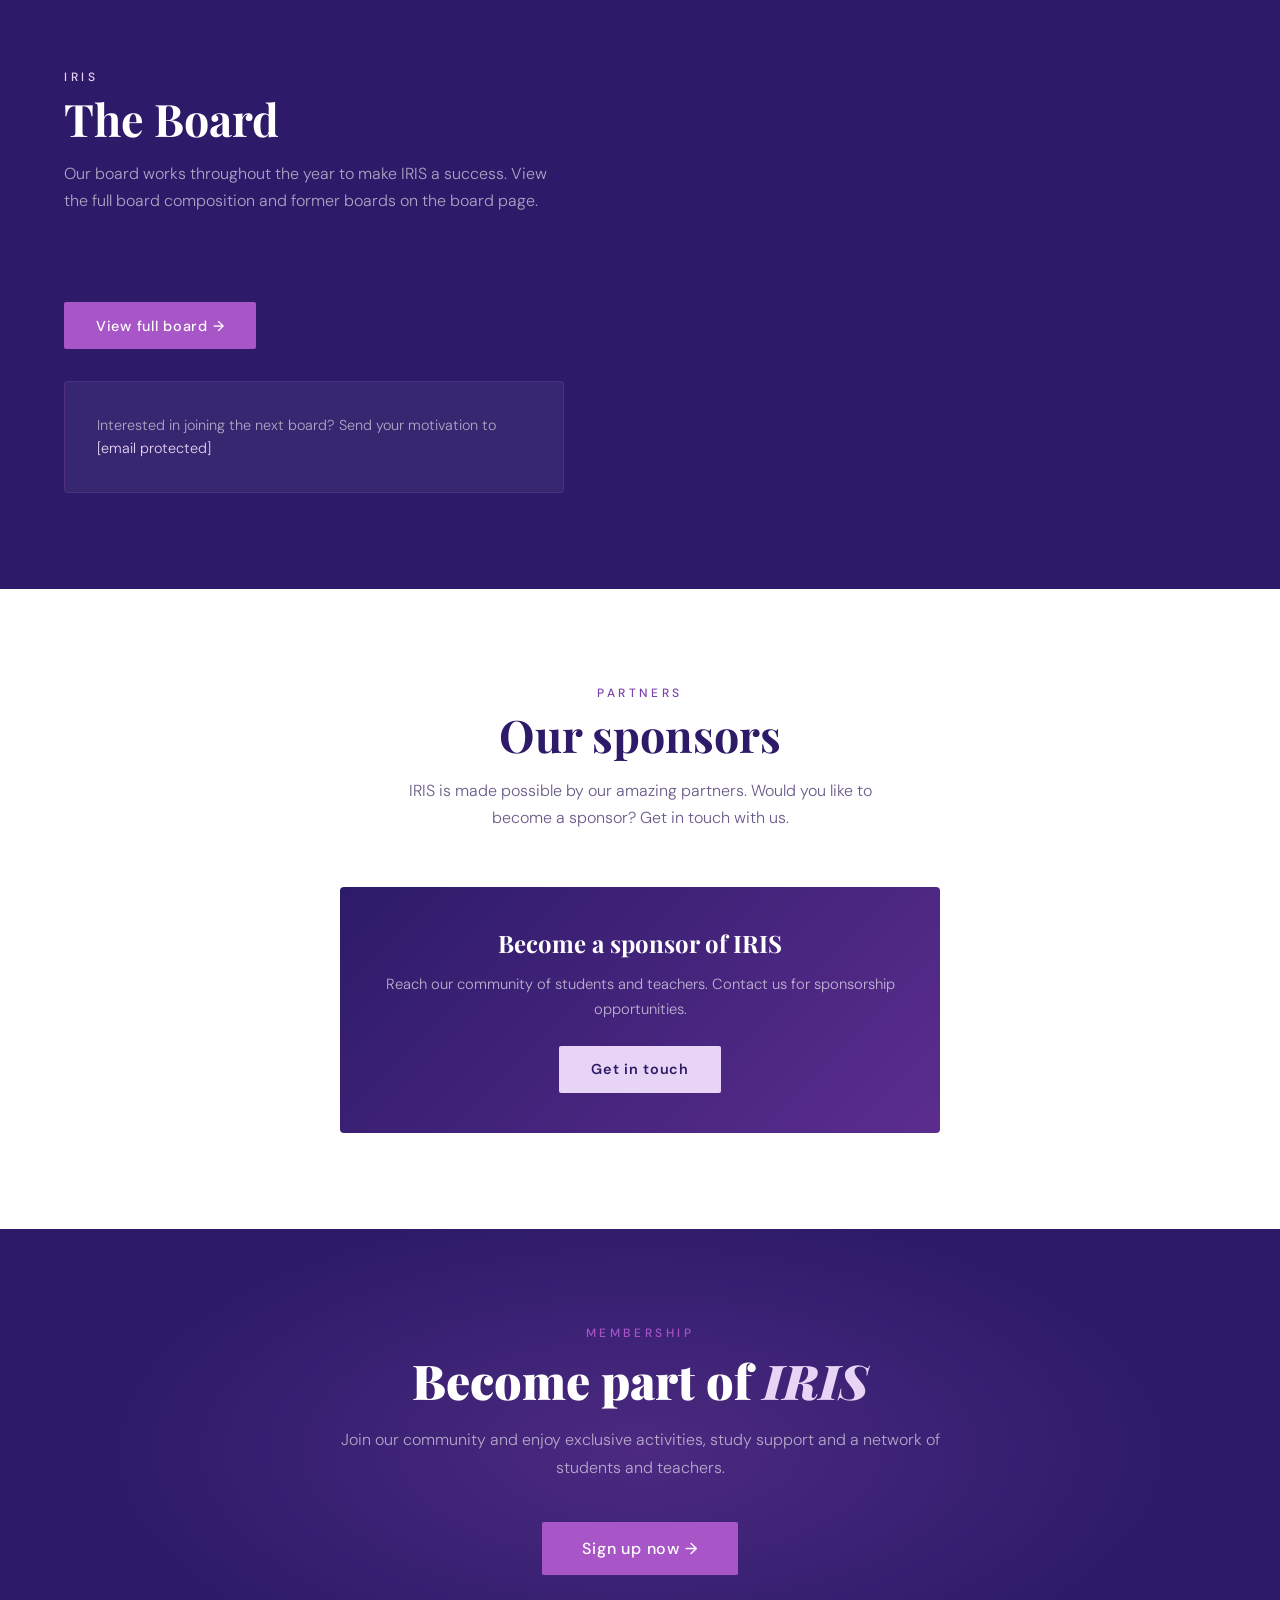
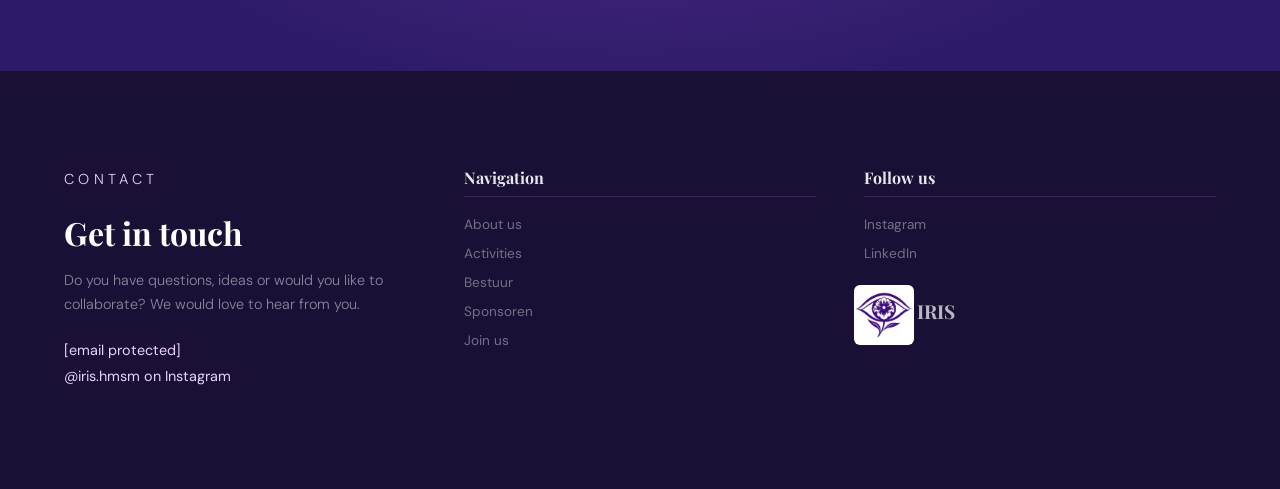
==== commit 997e1813: "as" ====
--- a/index.html
+++ b/index.html
@@ -153,7 +153,7 @@
 <nav>
   <a href="index.html" class="nav-logo">
     <!-- IRIS Logo SVG — werkt altijd, geen extern bestand nodig -->
-    <img src="logo.jpg" alt="IRIS Logo" style="width:44px;height:44px;border-radius:8px;object-fit:cover;">
+    <img src="logo.jpg" alt="IRIS Logo" style="width:56px;height:56px;border-radius:8px;object-fit:cover;">
     <span class="nav-logo-text">IRIS</span>
   </a>
   <button class="nav-mobile-btn" aria-label="Menu"><span></span><span></span><span></span></button>
@@ -317,7 +317,7 @@
     </ul>
     <div style="margin-top:2rem;display:flex;align-items:center;gap:0.8rem;">
       <div class="nav-logo-icon">
-        <img src="logo.jpg" alt="IRIS Logo" style="width:36px;height:36px;border-radius:6px;object-fit:cover;">
+        <img src="logo.jpg" alt="IRIS Logo" style="width:60px;height:60px;border-radius:6px;object-fit:cover;">
       </div>
       <span class="footer-logo-text">IRIS</span>
     </div>
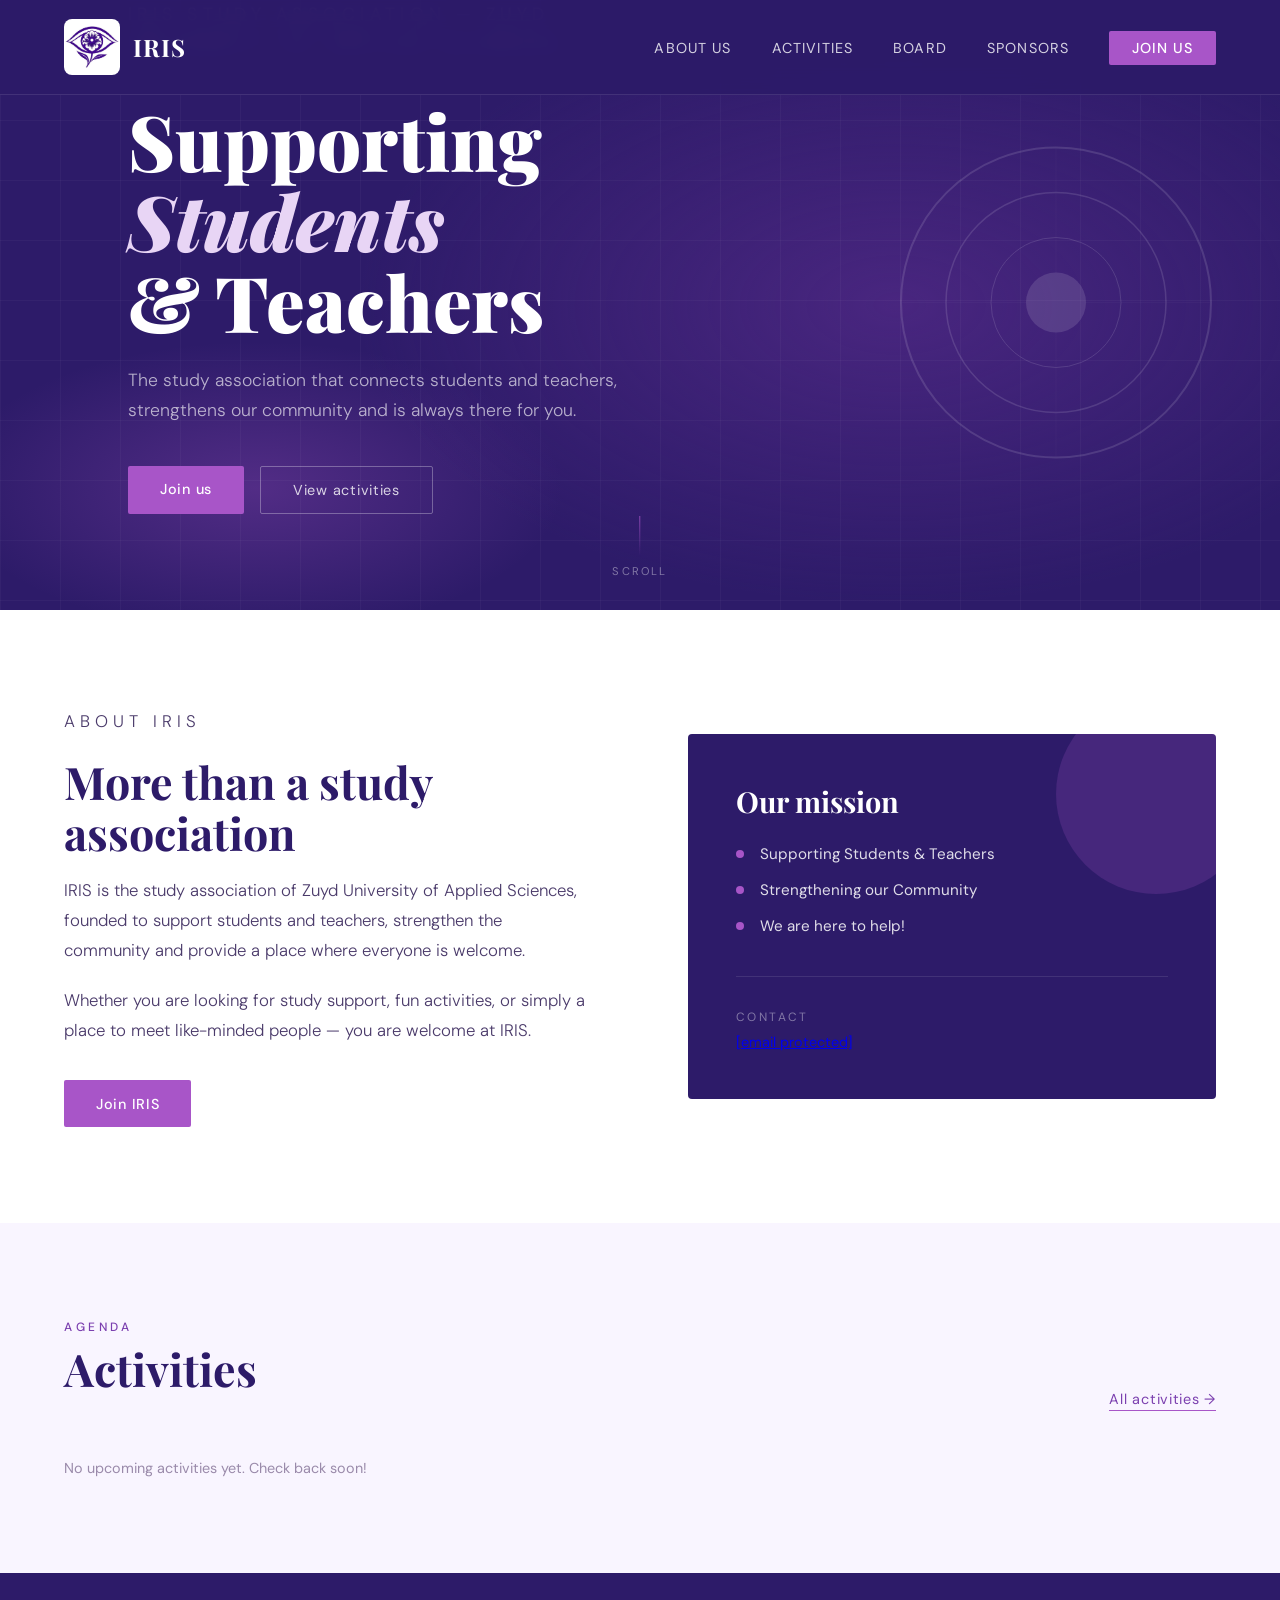
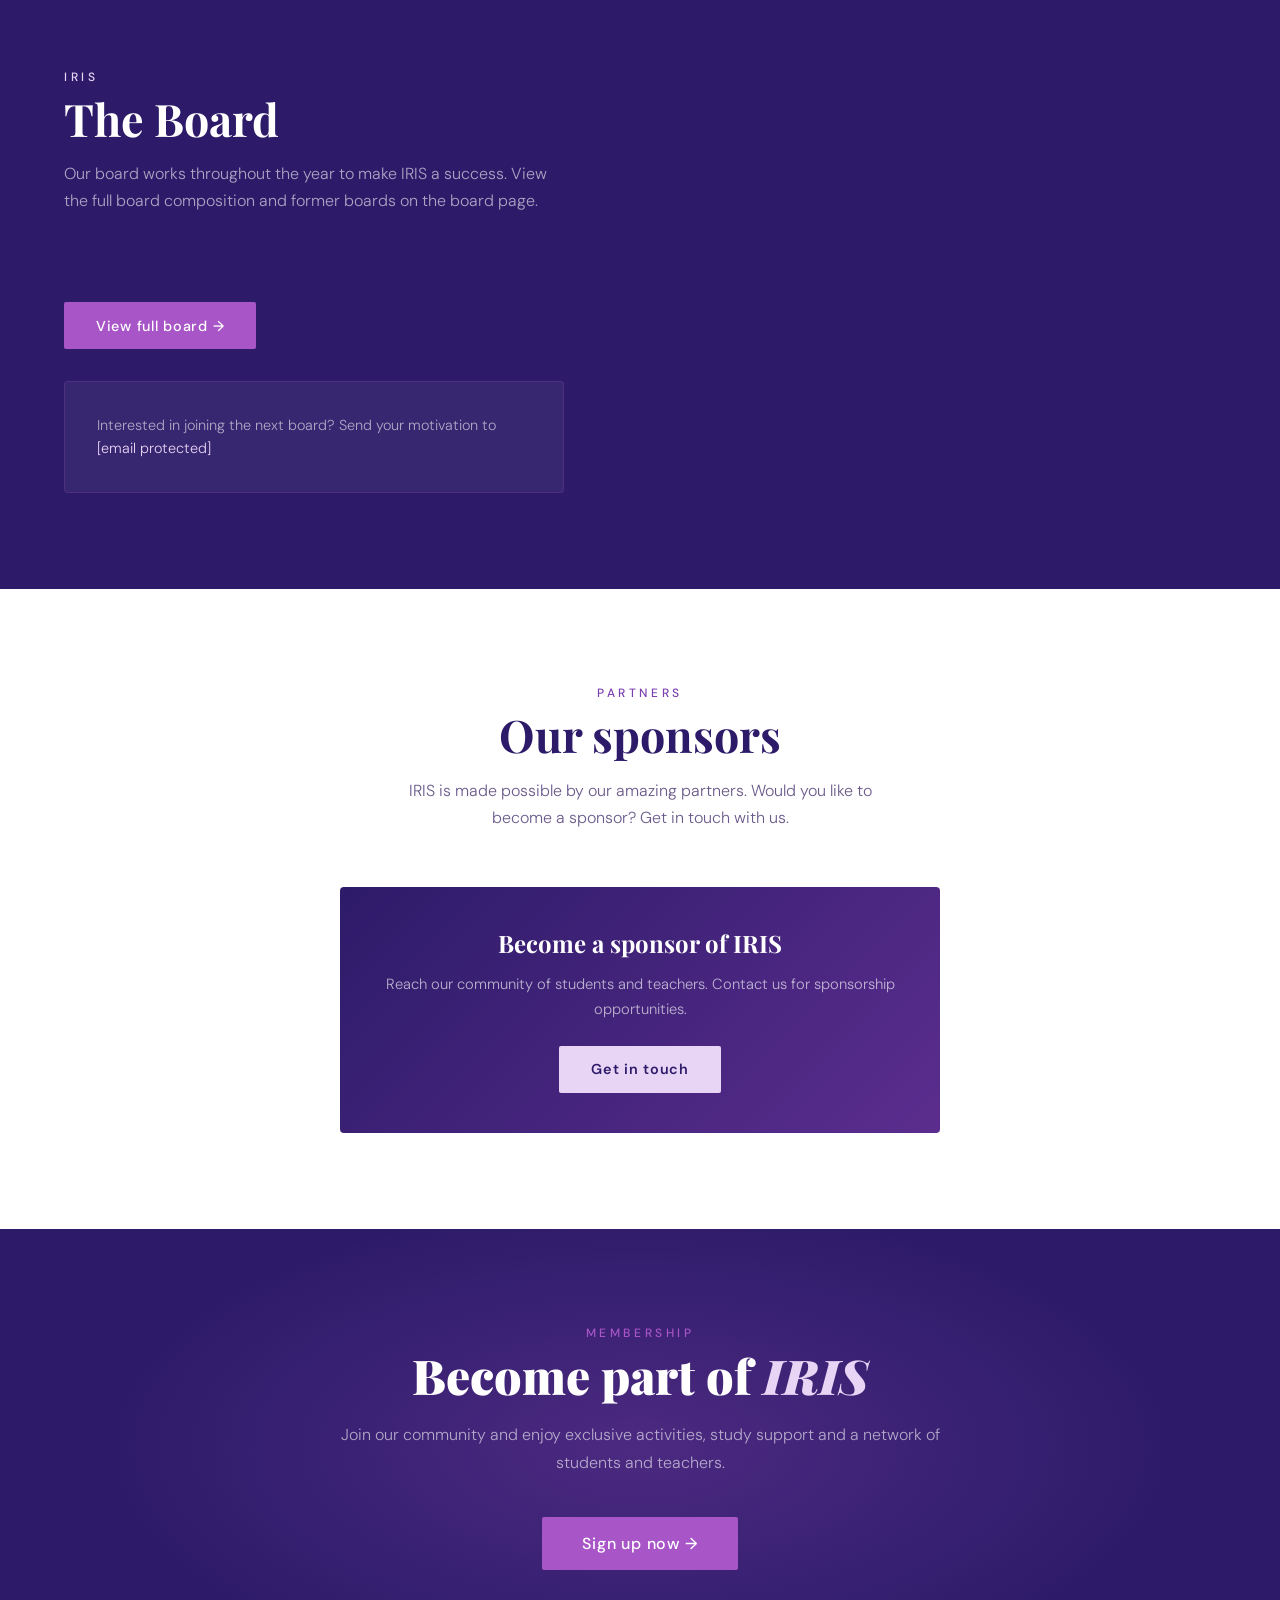
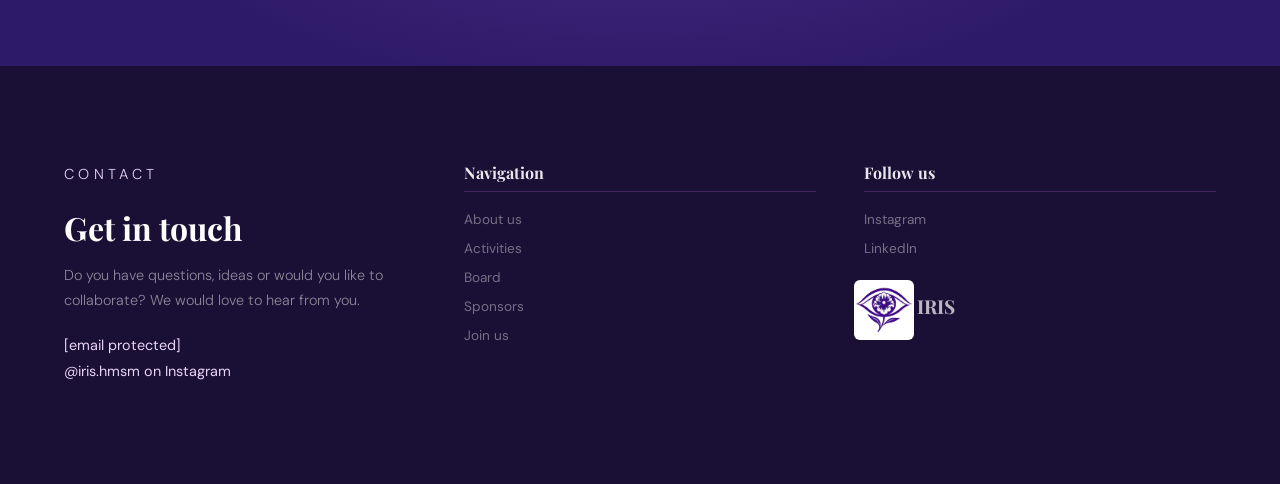
==== commit 1d9b2a03: "jooo" ====
--- a/index.html
+++ b/index.html
@@ -1,5 +1,5 @@
 ﻿<!DOCTYPE html>
-<html lang="nl">
+<html lang="en">
 <head>
 <meta charset="UTF-8">
 <meta name="viewport" content="width=device-width, initial-scale=1.0">
@@ -258,11 +258,11 @@
 </section>
 
 <!-- SPONSORS -->
-<section id="sponsors" style="background:var(--white);padding:6rem 4rem;">
-  <div style="text-align:center;margin-bottom:3.5rem;">
-    <p class="section-label" style="display:block;">Partners</p>
-    <h2 class="section-title" style="color:var(--purple-deep);">Our sponsors</h2>
-    <p style="color:#6a5a8a;font-size:1rem;max-width:500px;margin:0.8rem auto 0;line-height:1.7;font-weight:300;">IRIS is made possible by our amazing partners. Would you like to become a sponsor? Get in touch with us.</p>
+<section id="sponsors" class="sponsors">
+  <div class="sponsors-header">
+    <p class="section-label">Partners</p>
+    <h2 class="section-title">Our sponsors</h2>
+    <p>IRIS is made possible by our amazing partners. Would you like to become a sponsor? Get in touch with us.</p>
   </div>
   <div id="mainSponsorsSection" style="margin-bottom:3rem;display:none;">
     <p style="text-align:center;font-size:0.7rem;letter-spacing:0.3em;text-transform:uppercase;color:var(--purple-light);font-weight:500;margin-bottom:1.5rem;">Main sponsors</p>
@@ -272,21 +272,21 @@
     <p style="text-align:center;font-size:0.7rem;letter-spacing:0.3em;text-transform:uppercase;color:#9a8aaa;font-weight:500;margin-bottom:1.5rem;">Partners</p>
     <div id="partnerSponsorsGrid" style="display:flex;justify-content:center;gap:1.5rem;flex-wrap:wrap;"></div>
   </div>
-  <div style="text-align:center;margin-top:3rem;padding:2.5rem;background:linear-gradient(135deg,var(--purple-deep),var(--purple-main));border-radius:4px;max-width:600px;margin-left:auto;margin-right:auto;">
-    <h3 style="font-family:'Playfair Display',serif;font-size:1.5rem;color:white;margin-bottom:0.8rem;">Become a sponsor of IRIS</h3>
-    <p style="color:rgba(255,255,255,0.65);font-size:0.92rem;line-height:1.7;margin-bottom:1.5rem;font-weight:300;">Reach our community of students and teachers. Contact us for sponsorship opportunities.</p>
-    <a href="/cdn-cgi/l/email-protection#7d140f140e3d07080419531311" class="btn-primary" style="background:var(--purple-pale);color:var(--purple-deep);font-weight:600;">Get in touch</a>
+  <div class="sponsor-cta">
+    <h3>Become a sponsor of IRIS</h3>
+    <p>Reach our community of students and teachers. Contact us for sponsorship opportunities.</p>
+    <a href="/cdn-cgi/l/email-protection#7d140f140e3d07080419531311" class="btn-primary">Get in touch</a>
   </div>
 </section>
 
 <!-- JOIN -->
-<div style="background:var(--purple-deep);padding:6rem 4rem;text-align:center;position:relative;overflow:hidden;">
-  <div style="position:absolute;inset:0;background:radial-gradient(ellipse 60% 80% at 50% 50%,rgba(168,85,200,0.25) 0%,transparent 70%);"></div>
-  <div style="position:relative;z-index:2;max-width:600px;margin:0 auto;">
-    <p style="font-size:0.75rem;letter-spacing:0.3em;text-transform:uppercase;color:var(--purple-light);font-weight:500;margin-bottom:0.8rem;">Membership</p>
-    <h2 style="font-family:'Playfair Display',serif;font-size:clamp(2rem,4vw,3rem);font-weight:900;color:white;line-height:1.1;margin-bottom:1.2rem;">Become part of <em style="font-style:italic;color:var(--purple-pale);">IRIS</em></h2>
-    <p style="color:rgba(255,255,255,0.6);font-size:1rem;line-height:1.75;font-weight:300;margin-bottom:2.5rem;">Join our community and enjoy exclusive activities, study support and a network of students and teachers.</p>
-    <a href="https://forms.gle/3v6Go2TLc9qXmZ2S8" target="_blank" class="btn-primary" style="display:inline-block;font-size:1rem;padding:1rem 2.5rem;">Sign up now →</a>
+<div class="membership-cta">
+  <div class="membership-cta-glow"></div>
+  <div class="membership-cta-inner">
+    <p class="section-label">Membership</p>
+    <h2>Become part of <em>IRIS</em></h2>
+    <p>Join our community and enjoy exclusive activities, study support and a network of students and teachers.</p>
+    <a href="https://forms.gle/3v6Go2TLc9qXmZ2S8" target="_blank" class="btn-primary">Sign up now →</a>
   </div>
 </div>
 
@@ -304,8 +304,8 @@
     <ul class="footer-links">
       <li><a href="#about">About us</a></li>
       <li><a href="activiteiten.html">Activities</a></li>
-      <li><a href="bestuur.html">Bestuur</a></li>
-      <li><a href="#sponsors">Sponsoren</a></li>
+      <li><a href="bestuur.html">Board</a></li>
+      <li><a href="#sponsors">Sponsors</a></li>
       <li><a href="https://forms.gle/3v6Go2TLc9qXmZ2S8" target="_blank">Join us</a></li>
     </ul>
   </div>
@@ -321,6 +321,8 @@
       </div>
       <span class="footer-logo-text">IRIS</span>
     </div>
+  </div>
+</section>
 <script>
   var mobileBtn = document.querySelector('.nav-mobile-btn');
   var navLinks = document.querySelector('.nav-links');
@@ -349,6 +351,13 @@
   }
 </script>
 <script>
+  function escHtml(s) {
+    return String(s||'').replace(/&/g,'&amp;').replace(/</g,'&lt;').replace(/>/g,'&gt;').replace(/"/g,'&quot;');
+  }
+  function escCss(s) {
+    return String(s||'').replace(/[^a-zA-Z0-9#(),. %-]/g,'');
+  }
+
   // Load activities dynamically on homepage (shows first 4 upcoming, sorted by date)
   function parseHomeDate(s) {
     if (!s) return new Date(8640000000000000);
@@ -371,15 +380,15 @@
     }
     grid.innerHTML = upcoming.map(function(ev) {
       return '<div class="activity-card">' +
-        '<div class="activity-img" style="background:' + ev.color + ';">' +
-          '<span class="activity-emoji">' + ev.emoji + '</span>' +
+        '<div class="activity-img" style="background:' + escCss(ev.color) + ';">' +
+          '<span class="activity-emoji">' + escHtml(ev.emoji) + '</span>' +
           '<div class="activity-img-overlay"></div>' +
-          '<span class="activity-tag">' + ev.tag + '</span>' +
+          '<span class="activity-tag">' + escHtml(ev.tag) + '</span>' +
         '</div>' +
         '<div class="activity-body">' +
-          '<p class="activity-date">' + ev.date + '</p>' +
-          '<h3 class="activity-title">' + ev.title + '</h3>' +
-          '<p class="activity-desc">' + ev.desc + '</p>' +
+          '<p class="activity-date">' + escHtml(ev.date) + '</p>' +
+          '<h3 class="activity-title">' + escHtml(ev.title) + '</h3>' +
+          '<p class="activity-desc">' + escHtml(ev.desc) + '</p>' +
         '</div>' +
       '</div>';
     }).join('');
--- a/style.css
+++ b/style.css
@@ -235,3 +235,48 @@
 input, select, textarea { -webkit-appearance: none; border-radius: 4px; }
 button { -webkit-appearance: none; }
 .board-avatar img { width: 100%; height: 100%; object-fit: cover; }
+
+/* 9. SPONSORS */
+.sponsors { background: var(--white); padding: 6rem 4rem; }
+.sponsors-header { text-align: center; margin-bottom: 3.5rem; }
+.sponsors-header p:not(.section-label) {
+  color: #6a5a8a; font-size: 1rem; max-width: 500px;
+  margin: 0.8rem auto 0; line-height: 1.7; font-weight: 300;
+}
+.sponsor-cta {
+  text-align: center; margin: 3rem auto 0; padding: 2.5rem;
+  background: linear-gradient(135deg, var(--purple-deep), var(--purple-main));
+  border-radius: 4px; max-width: 600px;
+}
+.sponsor-cta h3 { font-family: 'Playfair Display', serif; font-size: 1.5rem; color: white; margin-bottom: 0.8rem; }
+.sponsor-cta p { color: rgba(255,255,255,0.65); font-size: 0.92rem; line-height: 1.7; margin-bottom: 1.5rem; font-weight: 300; }
+.sponsor-cta .btn-primary { background: var(--purple-pale); color: var(--purple-deep); font-weight: 600; }
+.sponsor-cta .btn-primary:hover { background: var(--purple-light); color: white; }
+
+/* 10. MEMBERSHIP CTA */
+.membership-cta {
+  background: var(--purple-deep); padding: 6rem 4rem;
+  text-align: center; position: relative; overflow: hidden;
+}
+.membership-cta-glow {
+  position: absolute; inset: 0;
+  background: radial-gradient(ellipse 60% 80% at 50% 50%, rgba(168,85,200,0.25) 0%, transparent 70%);
+}
+.membership-cta-inner { position: relative; z-index: 2; max-width: 600px; margin: 0 auto; }
+.membership-cta .section-label { color: var(--purple-light); }
+.membership-cta-inner h2 {
+  font-family: 'Playfair Display', serif;
+  font-size: clamp(2rem, 4vw, 3rem); font-weight: 900;
+  color: white; line-height: 1.1; margin-bottom: 1.2rem;
+}
+.membership-cta-inner h2 em { font-style: italic; color: var(--purple-pale); }
+.membership-cta-inner p:not(.section-label) {
+  color: rgba(255,255,255,0.6); font-size: 1rem;
+  line-height: 1.75; font-weight: 300; margin-bottom: 2.5rem;
+}
+.membership-cta-inner .btn-primary { font-size: 1rem; padding: 1rem 2.5rem; }
+
+/* 11. FOOTER OVERRIDES */
+.footer .section-title { color: white; font-size: 2rem; }
+.footer .section-label { color: var(--purple-pale); }
+.footer .contact-info p { color: rgba(255,255,255,0.5); }
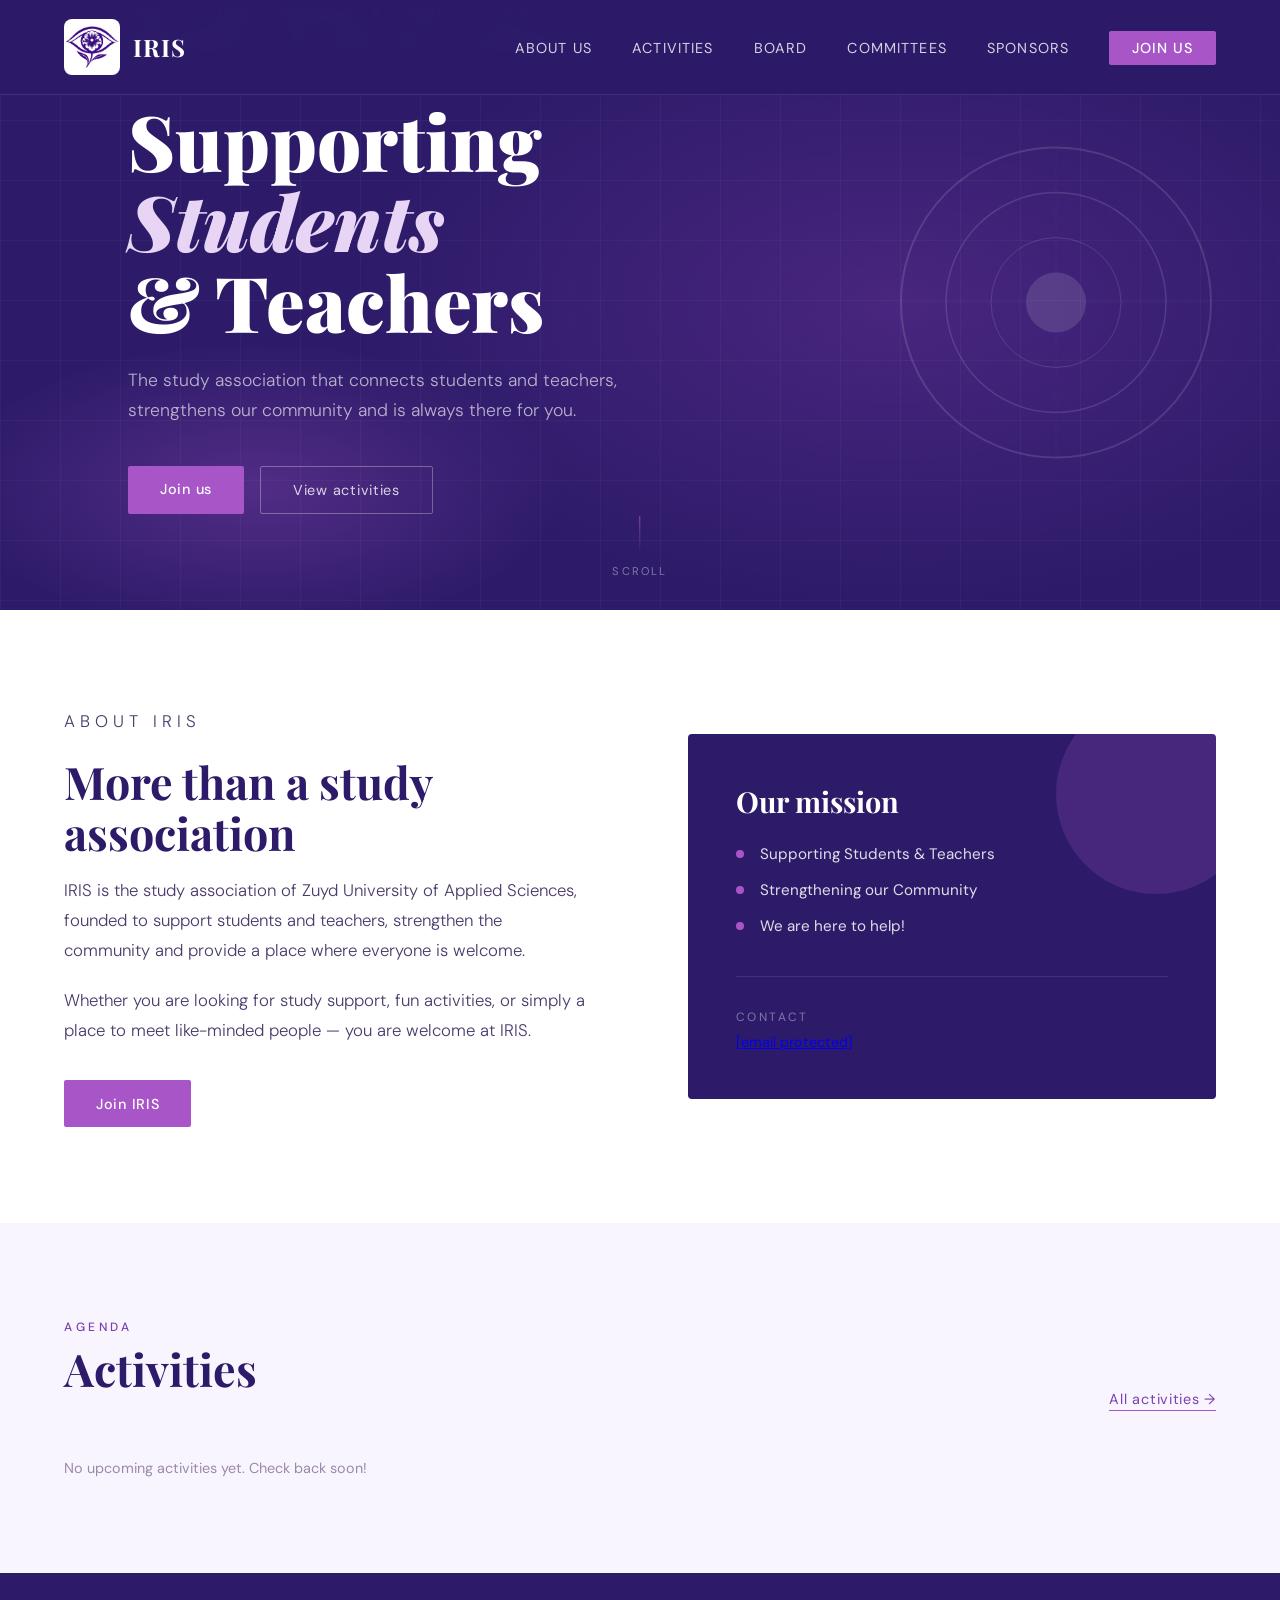
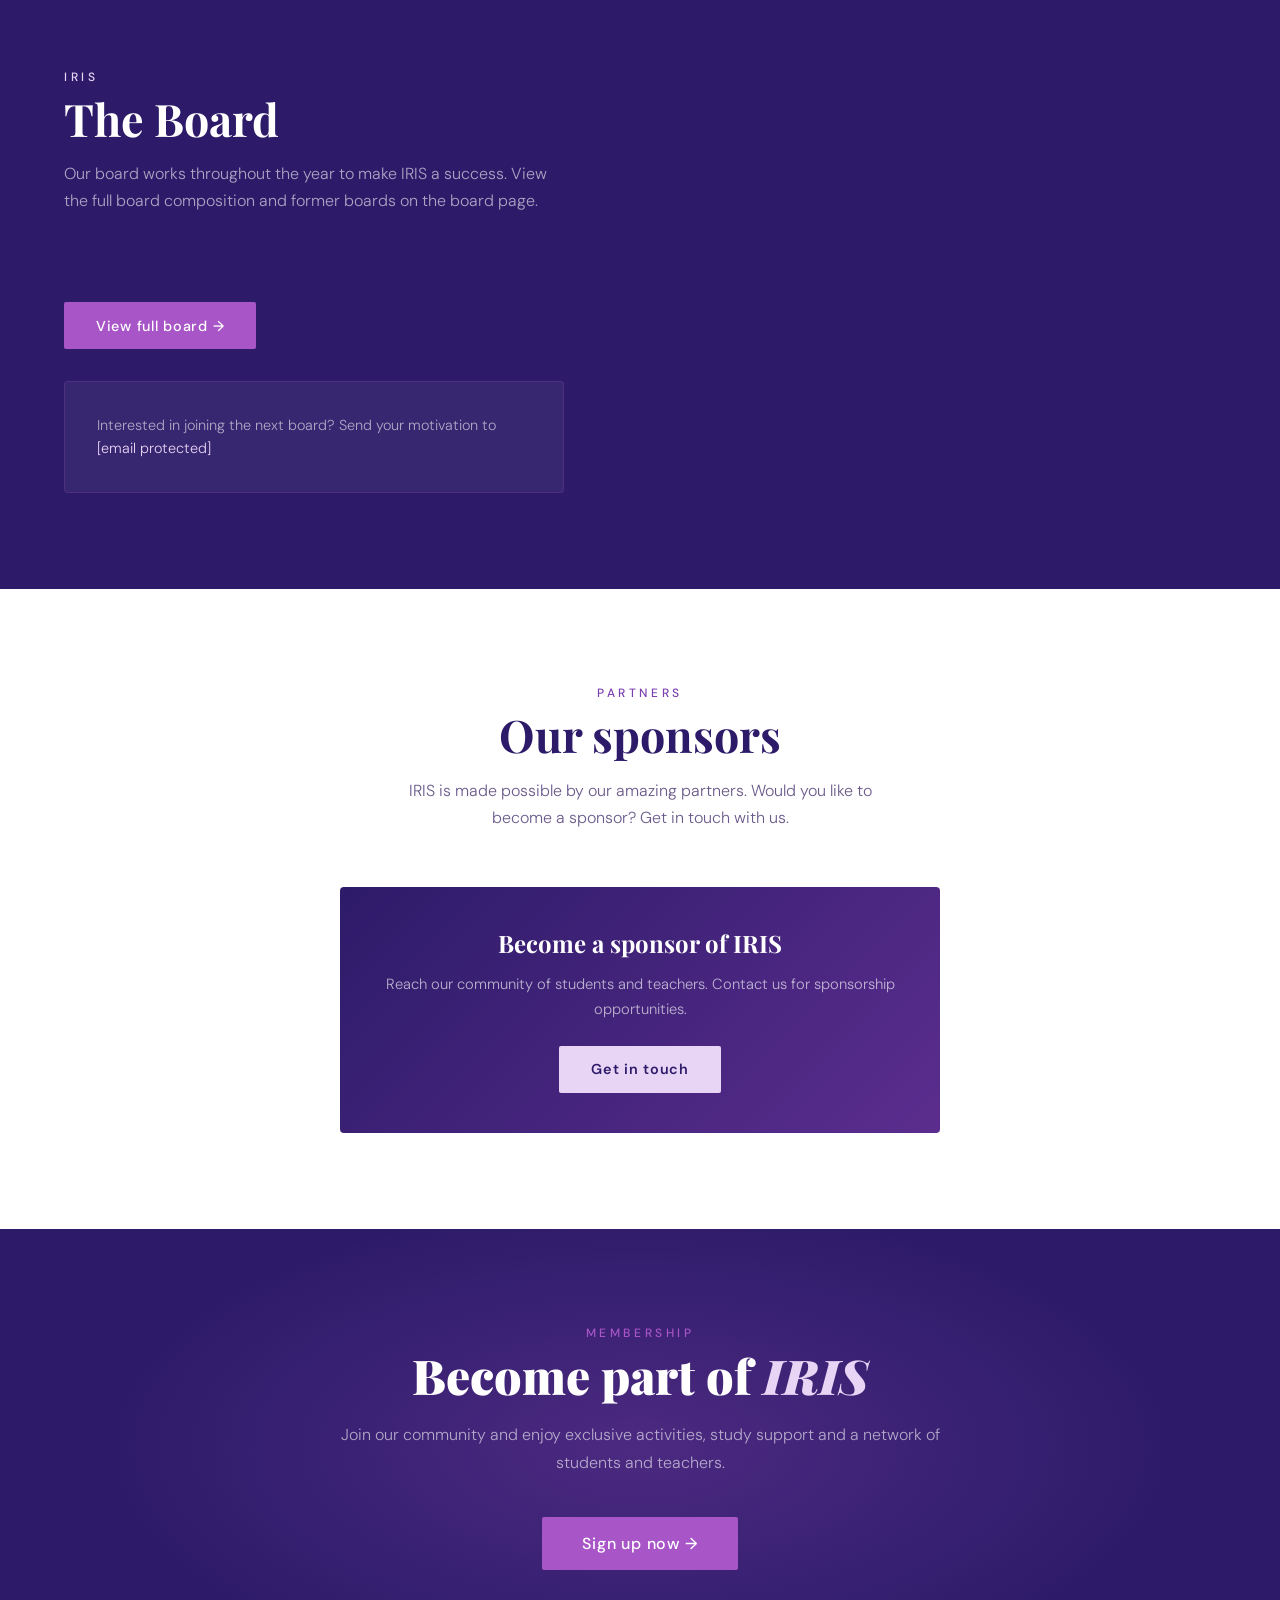
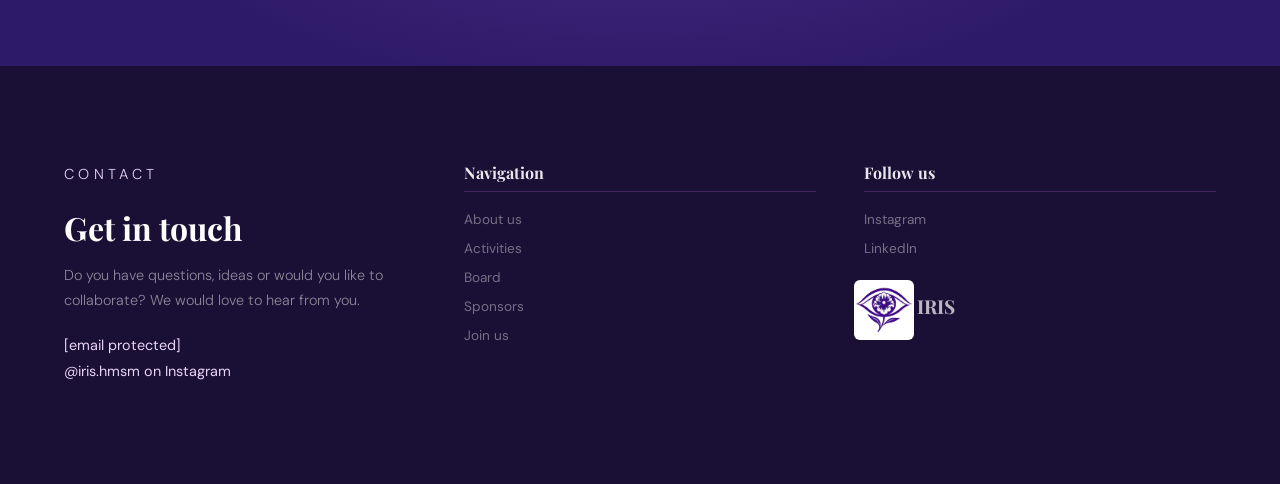
==== commit d49e8e43: "Add committees page with CMS support and nav link - New commissies.html page with card grid, member " ====
--- a/index.html
+++ b/index.html
@@ -4,6 +4,15 @@
 <meta charset="UTF-8">
 <meta name="viewport" content="width=device-width, initial-scale=1.0">
 <title>IRIS Study Association</title>
+<meta name="description" content="IRIS is the study association of Zuyd University of Applied Sciences, supporting international students and teachers through activities, community and study support.">
+<meta property="og:title" content="IRIS Study Association">
+<meta property="og:description" content="Supporting international students and teachers at Zuyd University of Applied Sciences.">
+<meta property="og:type" content="website">
+<meta property="og:image" content="logo.jpg">
+<meta name="twitter:card" content="summary">
+<meta name="twitter:title" content="IRIS Study Association">
+<meta name="twitter:description" content="Supporting international students and teachers at Zuyd University of Applied Sciences.">
+<link rel="icon" href="logo.jpg">
 <link href="https://fonts.googleapis.com/css2?family=Playfair+Display:wght@400;700;900&family=DM+Sans:wght@300;400;500&display=swap" rel="stylesheet">
 <link rel="stylesheet" href="style.css">
 <style>
@@ -161,6 +170,7 @@
     <li><a href="#about">About us</a></li>
     <li><a href="activiteiten.html">Activities</a></li>
     <li><a href="bestuur.html">Board</a></li>
+    <li><a href="commissies.html">Committees</a></li>
     <li><a href="#sponsors">Sponsors</a></li>
     <li><a href="https://forms.gle/3v6Go2TLc9qXmZ2S8" target="_blank" class="nav-cta">Join us</a></li>
   </ul>
@@ -356,6 +366,9 @@
   }
   function escCss(s) {
     return String(s||'').replace(/[^a-zA-Z0-9#(),. %-]/g,'');
+  }
+  function safeUrl(u) {
+    return /^https?:\/\//.test(u) ? u : '#';
   }
 
   // Load activities dynamically on homepage (shows first 4 upcoming, sorted by date)
@@ -412,26 +425,36 @@
 
   var PERSON_SVG = '<svg width="40" height="40" viewBox="0 0 24 24" fill="none" stroke="rgba(232,213,245,0.4)" stroke-width="1"><circle cx="12" cy="8" r="4"/><path d="M6 20v-2a6 6 0 0 1 12 0v2"/></svg>';
 
-  fetch('https://raw.githubusercontent.com/wesleydekok/wesleydekok.github.io/main/content/bestuur/index.json?' + Date.now())
-    .then(function(r){ return r.json(); })
-    .then(function(data){
-      var items = Array.isArray(data) ? data : (data.items || []);
-      if (!items.length) return;
-      var years = items.map(function(m){ return m.year || ''; }).filter(Boolean);
-      var latestYear = years.sort().reverse()[0] || '';
-      var current = latestYear ? items.filter(function(m){ return m.year === latestYear; }) : items;
-      if (latestYear) document.getElementById('boardYearLabel').textContent = 'IRIS ' + latestYear;
-      var grid = document.getElementById('homeBoardGrid');
-      grid.style.gridTemplateColumns = 'repeat(' + Math.min(current.length, 6) + ', 1fr)';
-      grid.innerHTML = current.map(function(m) {
-        var avatar = m.photo
-          ? '<img src="'+m.photo+'" alt="'+m.name+'" style="width:100%;height:100%;object-fit:cover;position:relative;z-index:1;">'
-          : PERSON_SVG;
-        var card = '<div class="board-card"><div class="board-avatar">'+avatar+'</div><div class="board-name">'+m.name+'</div><div class="board-role">'+m.role+'</div></div>';
-        return m.linkedin ? '<a href="'+m.linkedin+'" target="_blank" style="text-decoration:none;color:inherit;">'+card+'</a>' : card;
-      }).join('');
-    })
-    .catch(function(){});
+  var ALL_YEARS = ['2027-II','2027-I','2026-II','2026-I','2025-2026','2024-2025','2023-2024'];
+
+  Promise.all([
+    fetch('https://raw.githubusercontent.com/wesleydekok/wesleydekok.github.io/main/content/bestuur/index.json?' + Date.now())
+      .then(function(r){ return r.json(); }).then(function(d){ return Array.isArray(d) ? d : (d.items || []); }).catch(function(){ return []; }),
+    fetch('https://raw.githubusercontent.com/wesleydekok/wesleydekok.github.io/main/content/settings.json?' + Date.now())
+      .then(function(r){ return r.ok ? r.json() : {}; }).catch(function(){ return {}; })
+  ]).then(function(results) {
+    var items = results[0];
+    var settings = results[1];
+    if (!items.length) return;
+    var configuredYear = settings.currentBoardYear || ALL_YEARS[0];
+    var current = items.filter(function(m){ return m.year === configuredYear; });
+    if (!current.length) {
+      var yearsInData = items.map(function(m){ return m.year; }).filter(Boolean);
+      var sorted = ALL_YEARS.filter(function(y){ return yearsInData.indexOf(y) >= 0; });
+      configuredYear = sorted.length ? sorted[0] : yearsInData[0];
+      current = items.filter(function(m){ return m.year === configuredYear; });
+    }
+    if (configuredYear) document.getElementById('boardYearLabel').textContent = 'IRIS ' + configuredYear;
+    var grid = document.getElementById('homeBoardGrid');
+    grid.style.gridTemplateColumns = 'repeat(' + Math.min(current.length, 6) + ', 1fr)';
+    grid.innerHTML = current.map(function(m) {
+      var avatar = m.photo
+        ? '<img src="'+escHtml(m.photo)+'" alt="'+escHtml(m.name)+'" style="width:100%;height:100%;object-fit:cover;position:relative;z-index:1;">'
+        : PERSON_SVG;
+      var card = '<div class="board-card"><div class="board-avatar">'+avatar+'</div><div class="board-name">'+escHtml(m.name)+'</div><div class="board-role">'+escHtml(m.role)+'</div></div>';
+      return m.linkedin ? '<a href="'+safeUrl(m.linkedin)+'" target="_blank" style="text-decoration:none;color:inherit;">'+card+'</a>' : card;
+    }).join('');
+  });
 
   fetch('https://raw.githubusercontent.com/wesleydekok/wesleydekok.github.io/main/content/sponsors/index.json?' + Date.now())
     .then(function(r){ return r.json(); })
